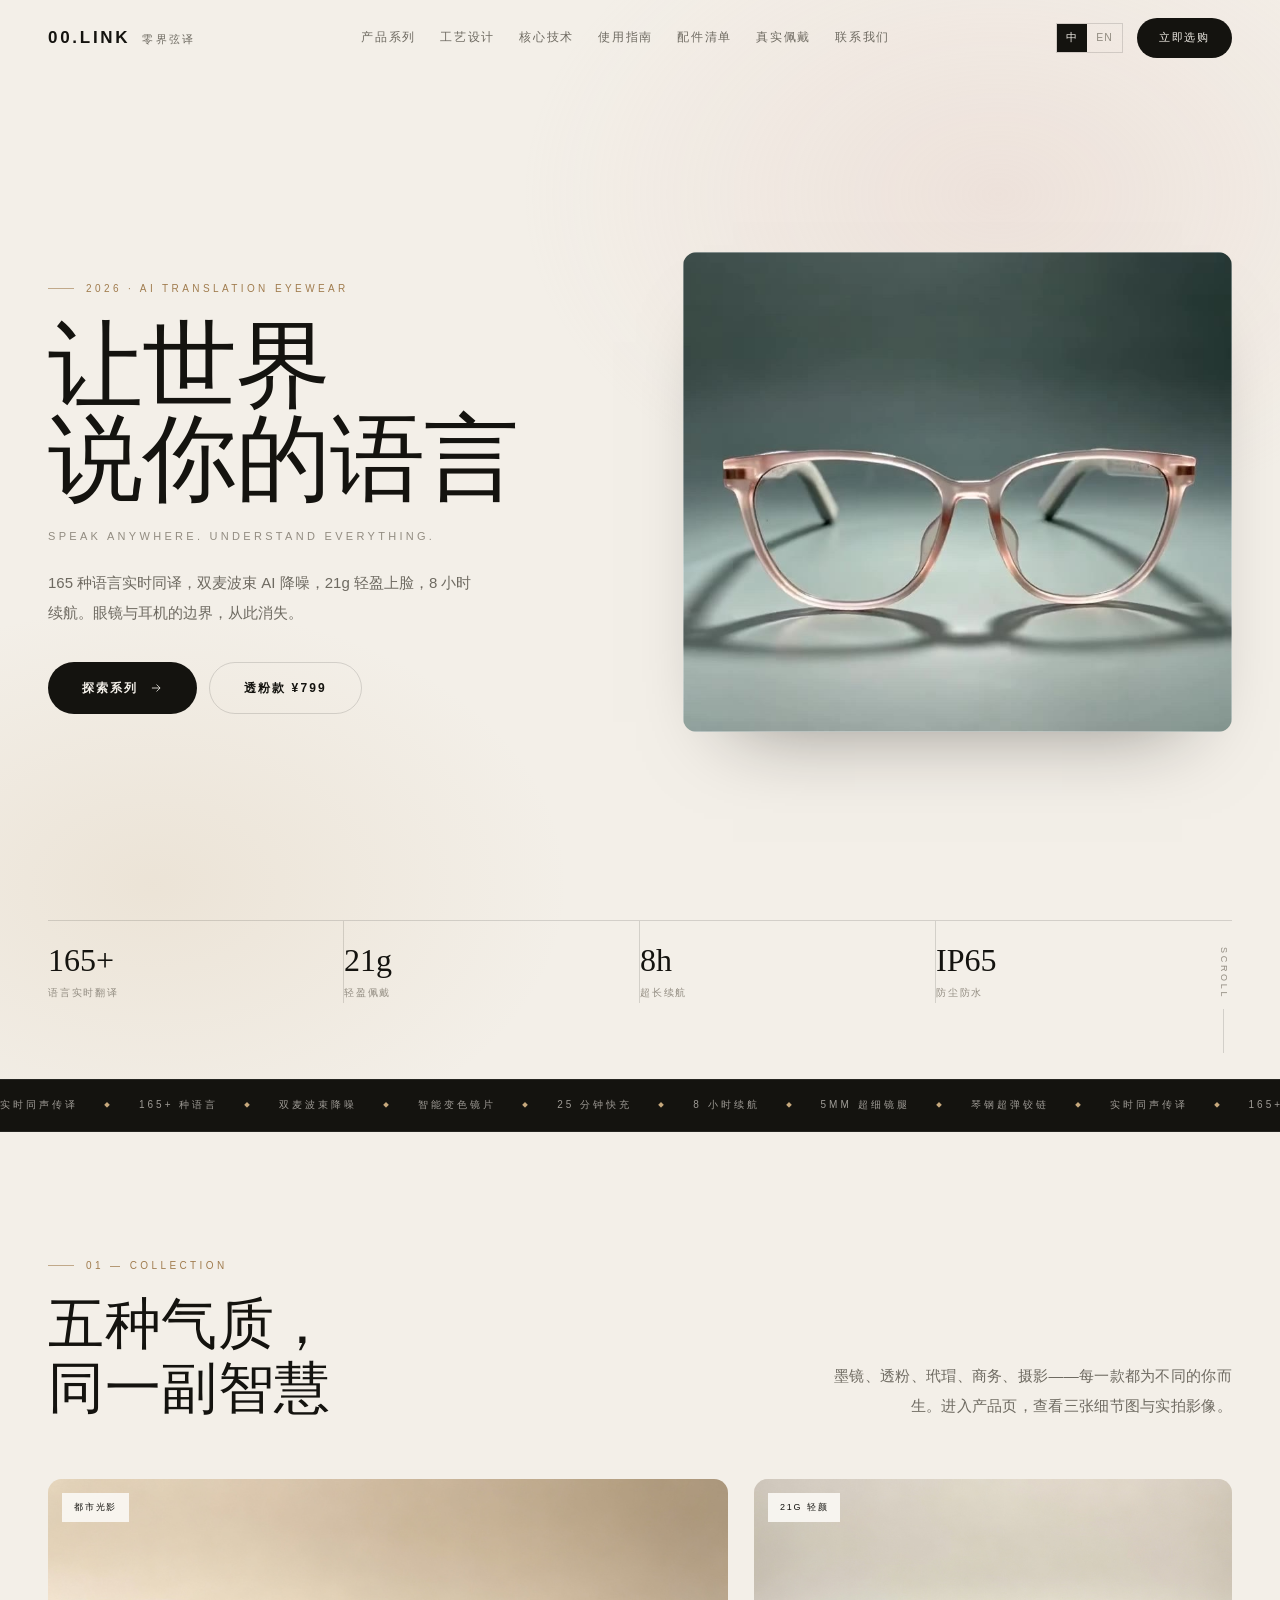
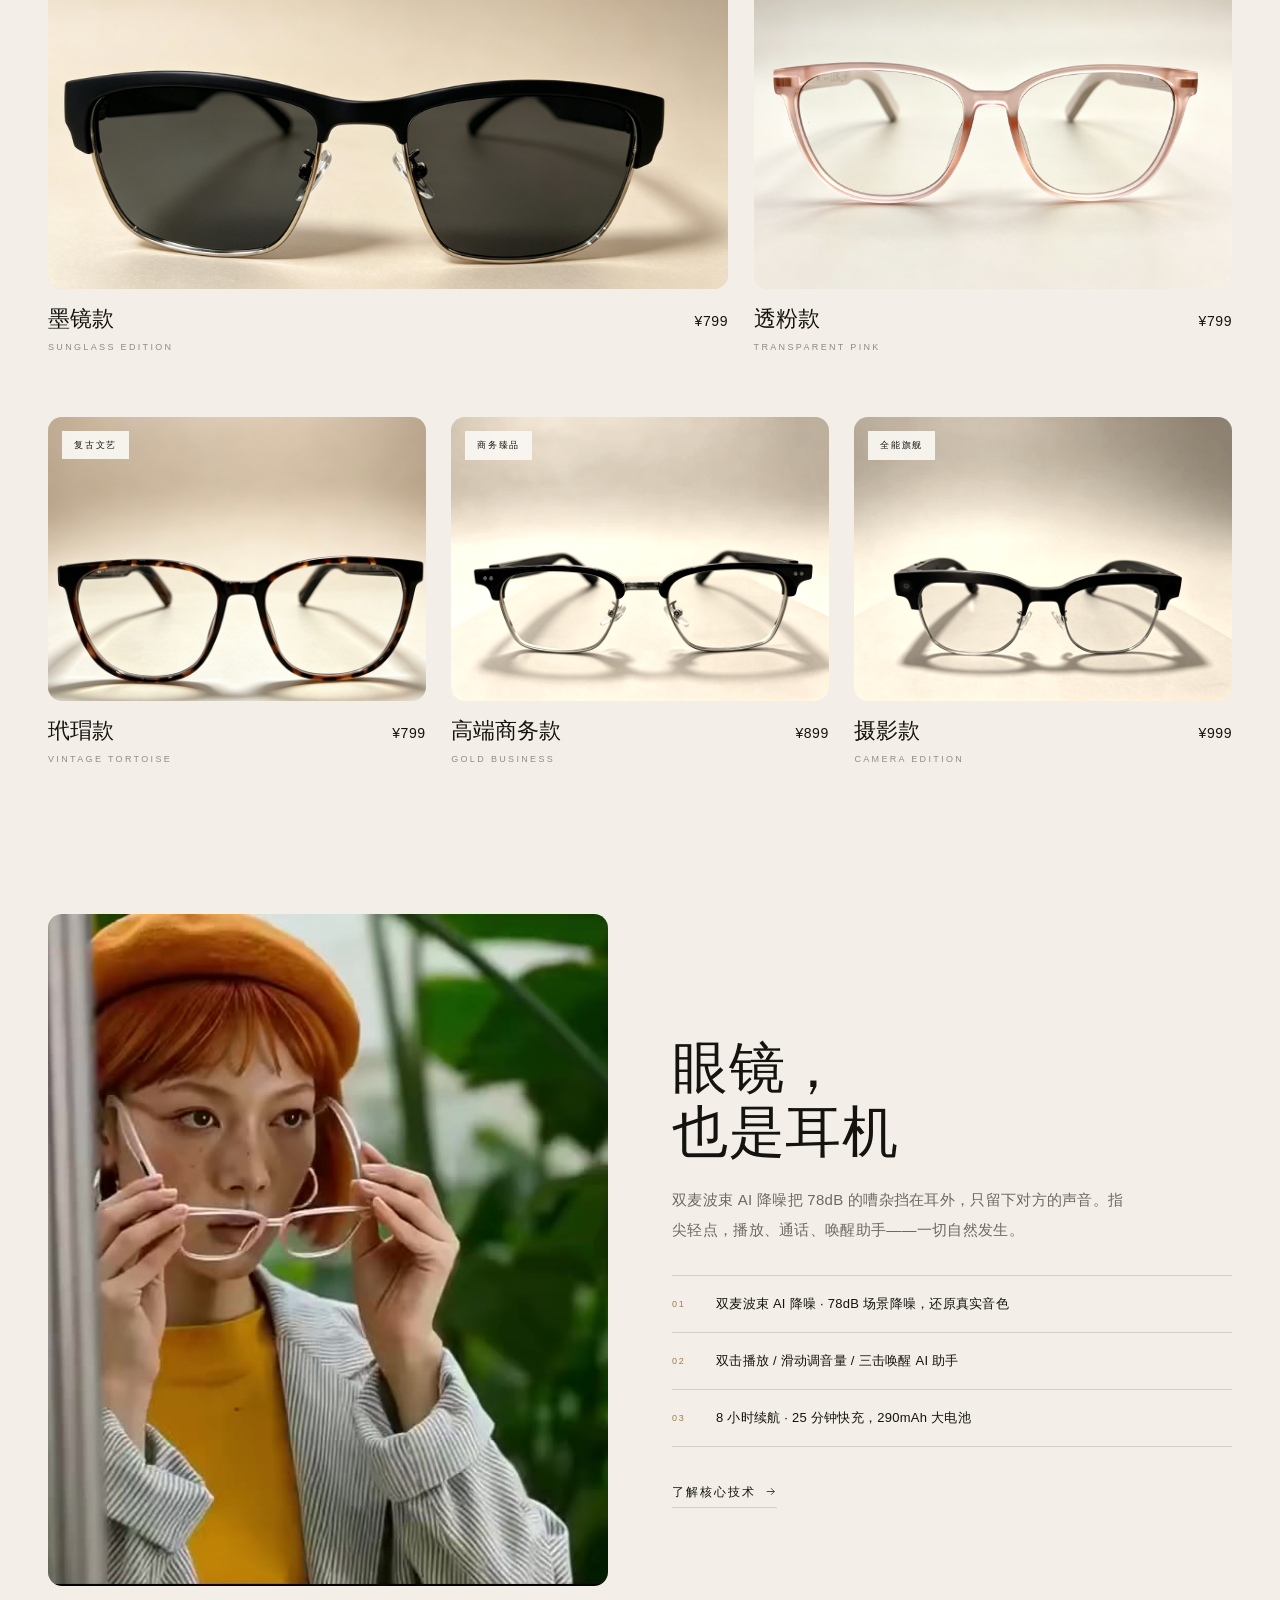
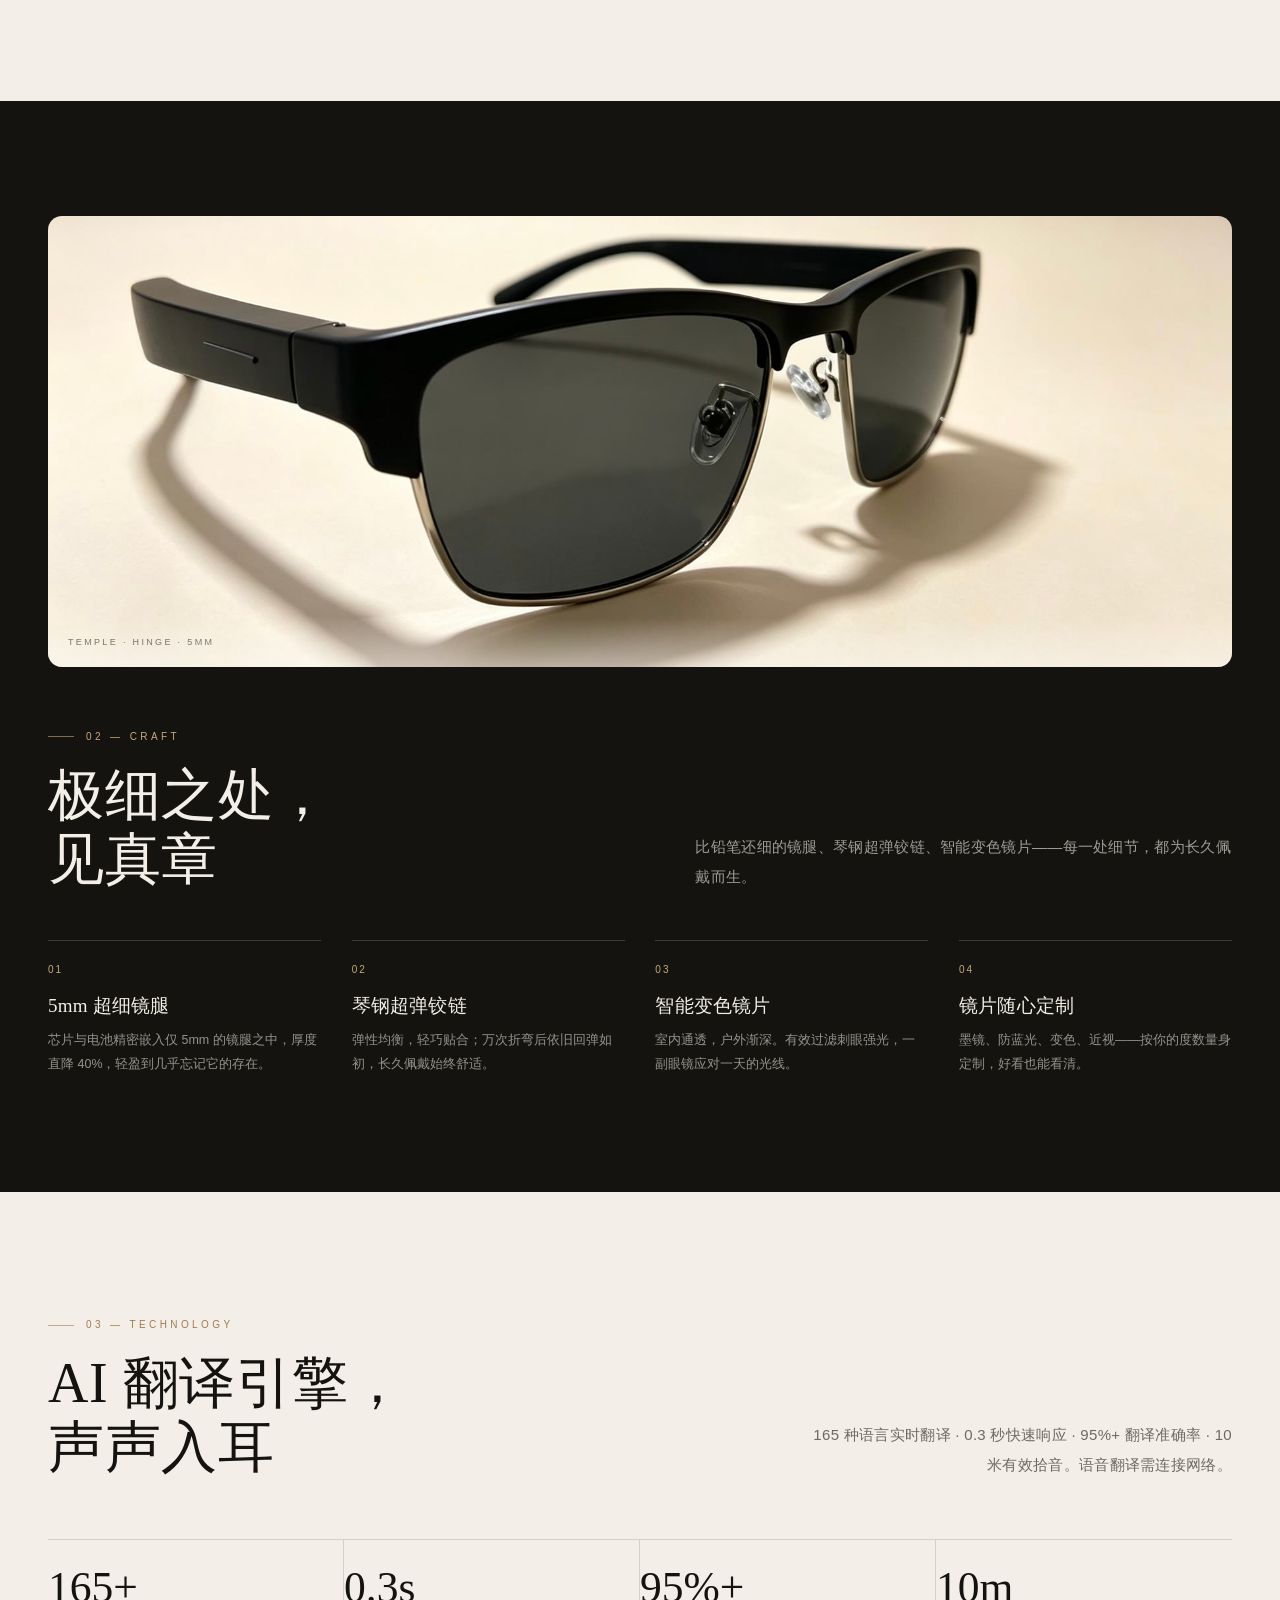
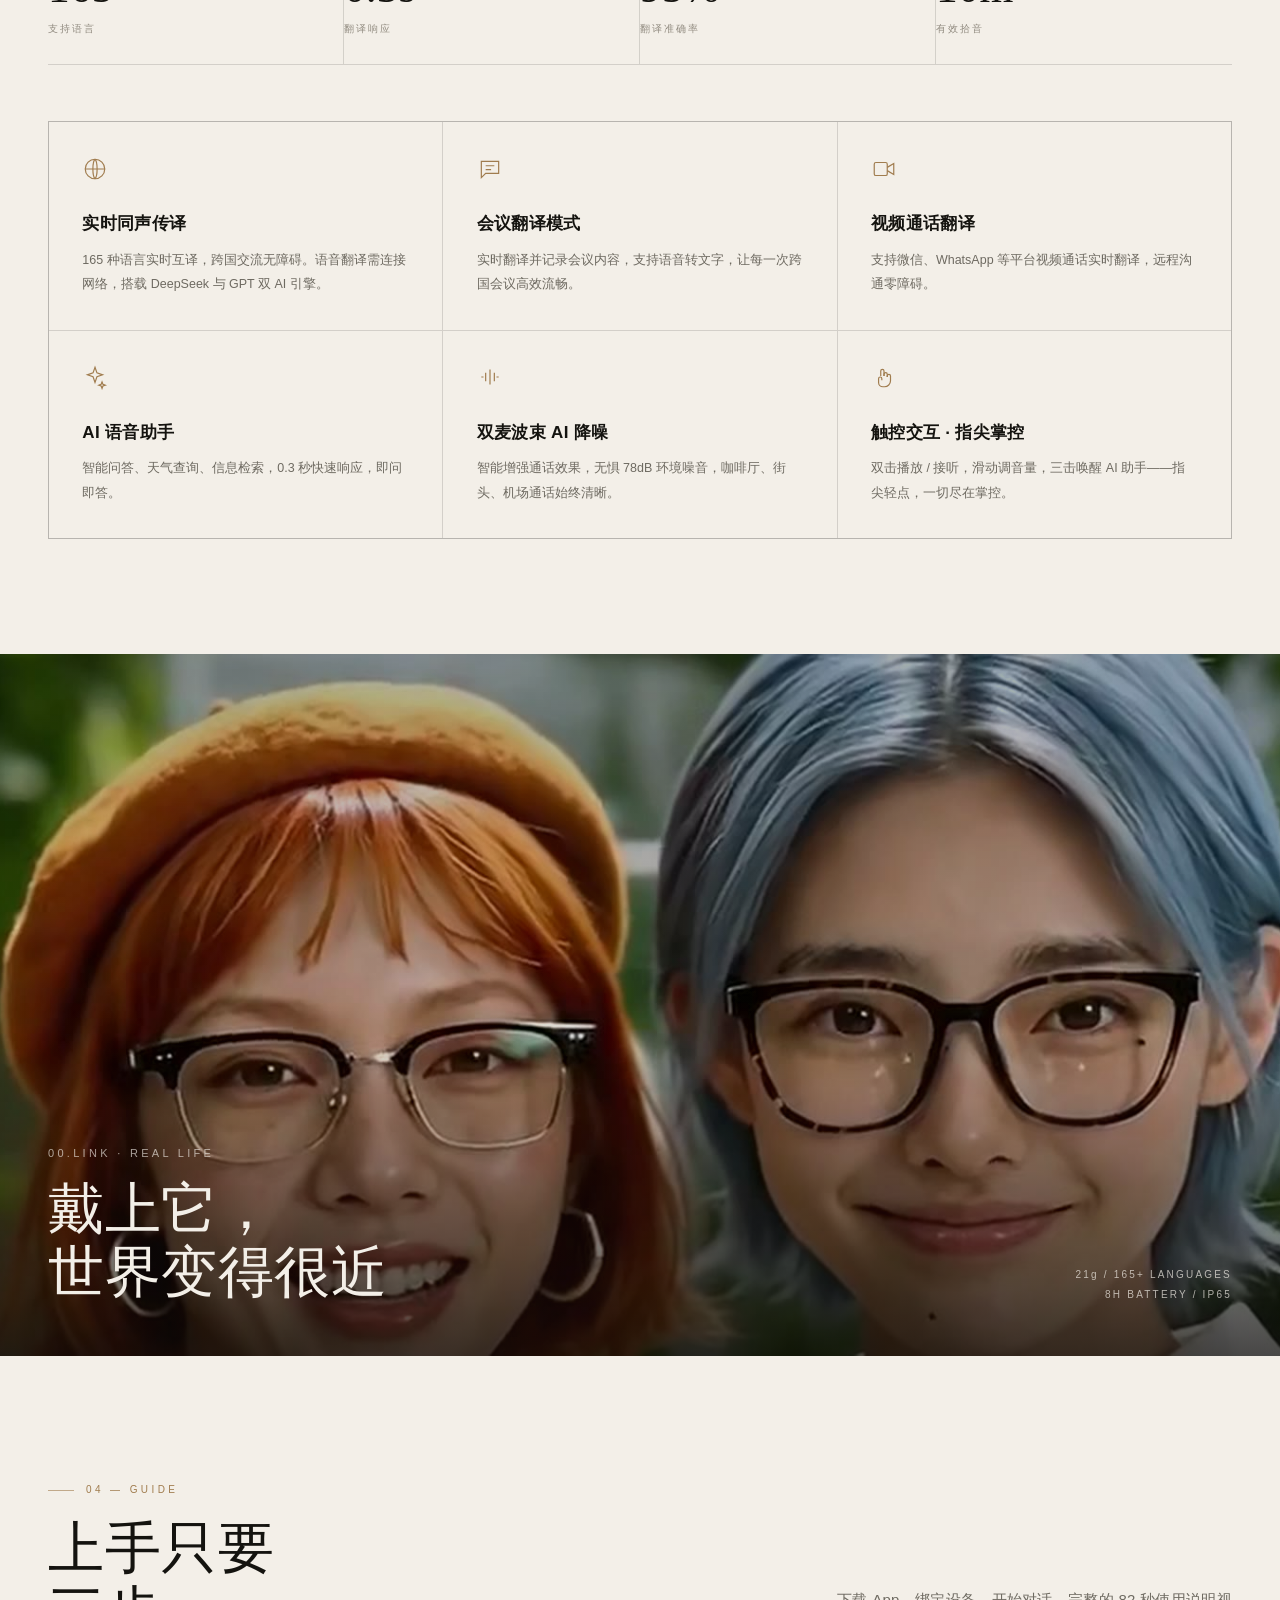
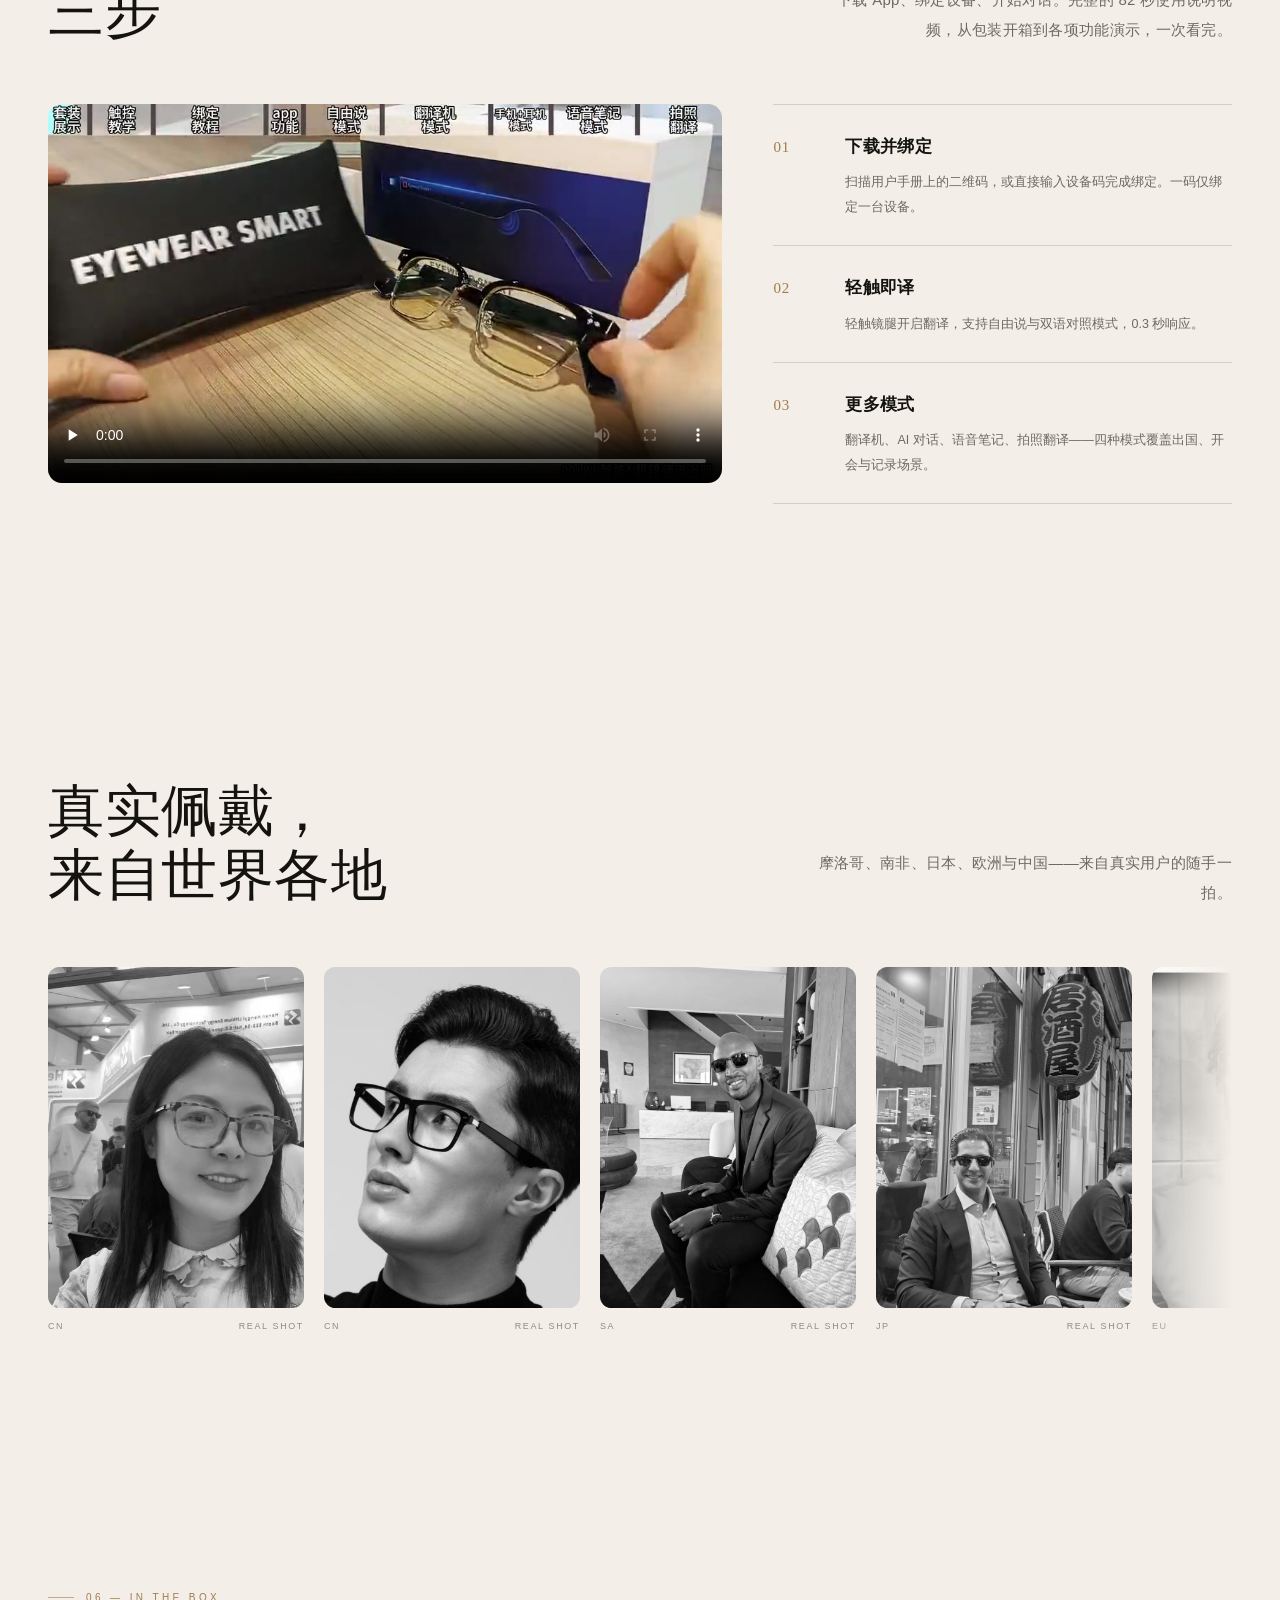
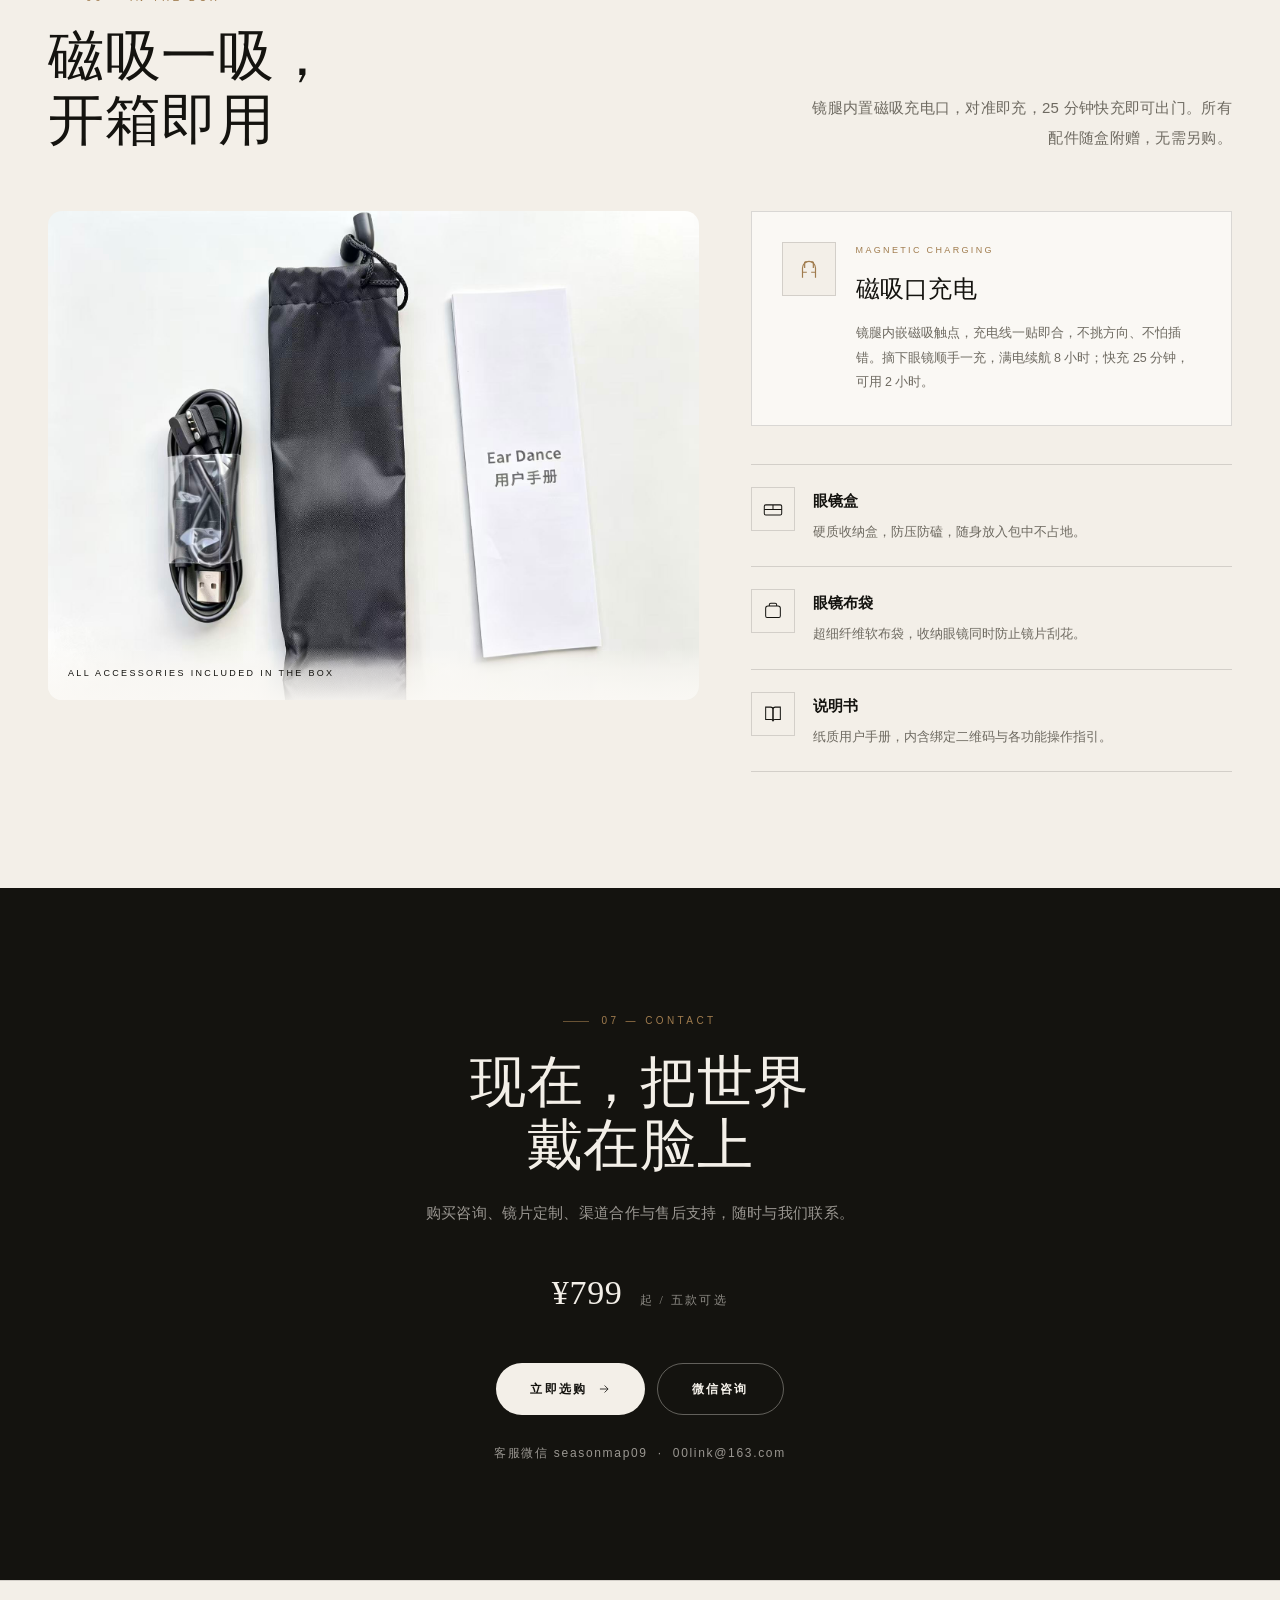
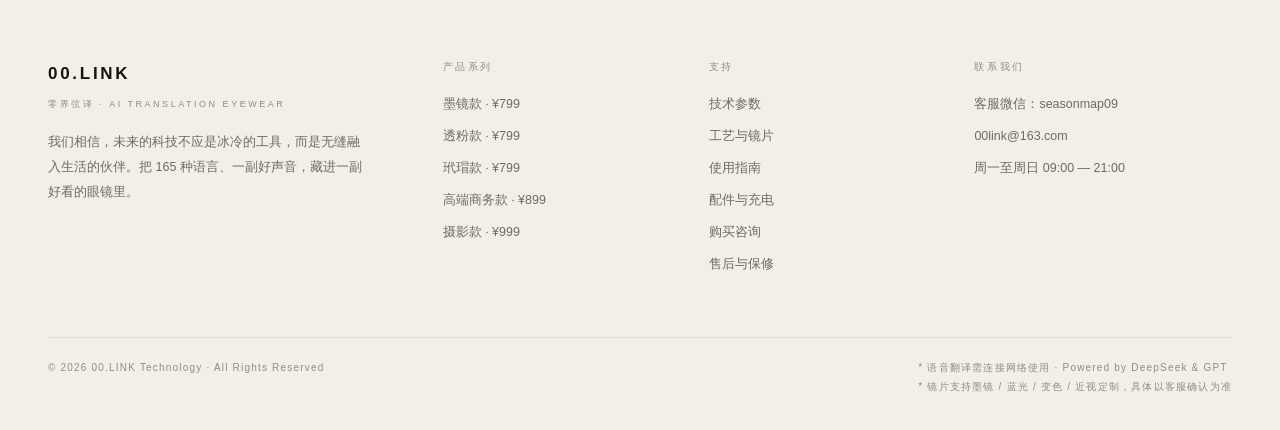
==== index.html @ 7ac08a4b "Initial commit: 00link site" ====
<!DOCTYPE html>
<html lang="zh-CN">
<head>
<meta charset="UTF-8">
<meta name="viewport" content="width=device-width, initial-scale=1.0">
<title>00.LINK 零界弦译 · AI 智能翻译眼镜 | 165 种语言，戴上就懂</title>
<meta name="description" content="00.LINK 零界弦译 AI 智能翻译眼镜：165 种语言实时同传、双麦波束 AI 降噪、21g 轻盈、8 小时续航。墨镜款 / 透粉款 / 玳瑁款 ¥799，高端商务款 ¥899，摄影款 ¥999。">
<meta name="theme-color" content="#F3EFE8">
<meta property="og:type" content="website">
<meta property="og:locale" content="zh_CN">
<meta property="og:locale:alternate" content="en_US">
<meta property="og:title" content="00.LINK 零界弦译 · AI 智能翻译眼镜 | 165 种语言，戴上就懂">
<meta property="og:description" content="00.LINK 零界弦译 AI 智能翻译眼镜：165 种语言实时同传、双麦波束 AI 降噪、21g 轻盈、8 小时续航。墨镜款 / 透粉款 / 玳瑁款 ¥799，高端商务款 ¥899，摄影款 ¥999。">
<meta property="og:image" content="assets/img/pink-1.jpg">
<link rel="alternate" hreflang="zh-CN" href="index.html">
<link rel="alternate" hreflang="en" href="en/index.html">
<link rel="icon" href="data:image/svg+xml,%3Csvg xmlns='http://www.w3.org/2000/svg' viewBox='0 0 64 64'%3E%3Crect width='64' height='64' fill='%2314130F'/%3E%3Ctext x='32' y='42' font-family='Helvetica,Arial' font-size='24' font-weight='700' fill='%23F3EFE8' text-anchor='middle'%3E00%3C/text%3E%3C/svg%3E">
<link rel="stylesheet" href="css/style.css">
<script>window.LINK_I18N={copied:"已复制",menu:"菜单"};</script>
</head>
<body>

<header class="nav">
  <div class="nav-inner">
    <a class="logo" href="index.html"><b>00.LINK</b><span>零界弦译</span></a>
    <nav class="nav-links">
      <a href="index.html#series">产品系列</a>
      <a href="index.html#craft">工艺设计</a>
      <a href="index.html#tech">核心技术</a>
      <a href="index.html#guide">使用指南</a>
      <a href="index.html#accessories">配件清单</a>
      <a href="index.html#wild">真实佩戴</a>
      <a href="index.html#contact">联系我们</a>
    </nav>
    <div class="nav-right">
      <div class="lang-switch"><a href="index.html" hreflang="zh-CN" class="lang-zh on" aria-label="中文">中</a><a href="en/index.html" hreflang="en" class="lang-en" aria-label="English">EN</a></div>
      <a class="nav-buy" href="index.html#series">立即选购</a>
      <button class="menu-btn" aria-label="菜单"><i></i><i></i><i></i></button>
    </div>
  </div>
</header>
<div class="mobile-menu">
  <a href="index.html#series">产品系列</a>
  <a href="index.html#craft">工艺设计</a>
  <a href="index.html#tech">核心技术</a>
  <a href="index.html#guide">使用指南</a>
  <a href="index.html#accessories">配件清单</a>
  <a href="index.html#wild">真实佩戴</a>
  <a href="index.html#contact">联系我们</a>
  <a class="btn btn-dark" href="index.html#series">立即选购</a>
  <div class="lang-switch"><a href="index.html" hreflang="zh-CN" class="lang-zh on" aria-label="中文">中</a><a href="en/index.html" hreflang="en" class="lang-en" aria-label="English">EN</a></div>
</div>

<main>
  <section class="hero">
    <div class="wrap">
      <div class="hero-grid">
        <div class="hero-copy">
          <span class="eyebrow reveal">2026 · AI TRANSLATION EYEWEAR</span>
          <h1 class="display reveal">让世界<br>说你的语言</h1>
          <div class="en-line reveal">Speak anywhere. Understand everything.</div>
          <p class="hero-desc reveal">165 种语言实时同译，双麦波束 AI 降噪，21g 轻盈上脸，8 小时续航。眼镜与耳机的边界，从此消失。</p>
          <div class="hero-actions reveal">
            <a class="btn btn-dark" href="#series">探索系列 <svg viewBox="0 0 24 24" fill="none" stroke="currentColor" stroke-width="1.4"><path d="M5 12h14M13 6l6 6-6 6"/></svg></a>
            <a class="btn btn-outline" href="product-pink.html">透粉款 ¥799</a>
          </div>
        </div>
        <div class="hero-visual reveal">
          <div class="hero-media">
            <video autoplay muted loop playsinline poster="assets/img/poster-pink.jpg" src="assets/video/pink.mp4"></video>
          </div>
        </div>
      </div>
      <div class="stats reveal">
        <div class="stat"><b>165+</b><span>语言实时翻译</span></div>
        <div class="stat"><b>21g</b><span>轻盈佩戴</span></div>
        <div class="stat"><b>8h</b><span>超长续航</span></div>
        <div class="stat"><b>IP65</b><span>防尘防水</span></div>
      </div>
    </div>
    <div class="hero-scroll">SCROLL</div>
  </section>

  <div class="marquee">
    <div class="marquee-track">
      <span>实时同声传译</span><span>165+ 种语言</span><span>双麦波束降噪</span><span>智能变色镜片</span>
      <span>25 分钟快充</span><span>8 小时续航</span><span>5mm 超细镜腿</span><span>琴钢超弹铰链</span>
    </div>
  </div>

  <section class="section" id="series">
    <div class="wrap">
      <div class="sec-head">
        <div>
          <span class="eyebrow reveal">01 — Collection</span>
          <h2 class="h2 reveal">五种气质，<br>同一副智慧</h2>
        </div>
        <p class="lead reveal">墨镜、透粉、玳瑁、商务、摄影——每一款都为不同的你而生。进入产品页，查看三张细节图与实拍影像。</p>
      </div>
      <div class="collection">
    <a class="card wide reveal" href="product-sunglass.html" data-video>
      <div class="card-media">
        <video muted loop playsinline preload="none" poster="assets/img/poster-sunglass.jpg" src="assets/video/sunglass.mp4"></video>
        <img src="assets/img/sunglass-1.jpg" alt="墨镜款 · 00.LINK AI 翻译眼镜" loading="lazy">
        <span class="card-badge">都市光影</span>
      </div>
      <div class="card-meta">
        <div>
          <div class="card-name">墨镜款</div>
          <span class="card-en">SUNGLASS EDITION</span>
          <span class="card-arrow">查看详情 <svg viewBox="0 0 24 24" fill="none" stroke="currentColor" stroke-width="1.4"><path d="M5 12h14M13 6l6 6-6 6"/></svg></span>
        </div>
        <div class="card-price">¥799</div>
      </div>
    </a>
    <a class="card half reveal" href="product-pink.html" data-video>
      <div class="card-media">
        <video muted loop playsinline preload="none" poster="assets/img/poster-pink.jpg" src="assets/video/pink.mp4"></video>
        <img src="assets/img/pink-1.jpg" alt="透粉款 · 00.LINK AI 翻译眼镜" loading="lazy">
        <span class="card-badge">21g 轻颜</span>
      </div>
      <div class="card-meta">
        <div>
          <div class="card-name">透粉款</div>
          <span class="card-en">TRANSPARENT PINK</span>
          <span class="card-arrow">查看详情 <svg viewBox="0 0 24 24" fill="none" stroke="currentColor" stroke-width="1.4"><path d="M5 12h14M13 6l6 6-6 6"/></svg></span>
        </div>
        <div class="card-price">¥799</div>
      </div>
    </a>
    <a class="card reveal" href="product-tortoise.html" data-video>
      <div class="card-media">
        <video muted loop playsinline preload="none" poster="assets/img/poster-tortoise.jpg" src="assets/video/tortoise.mp4"></video>
        <img src="assets/img/tortoise-1.jpg" alt="玳瑁款 · 00.LINK AI 翻译眼镜" loading="lazy">
        <span class="card-badge">复古文艺</span>
      </div>
      <div class="card-meta">
        <div>
          <div class="card-name">玳瑁款</div>
          <span class="card-en">VINTAGE TORTOISE</span>
          <span class="card-arrow">查看详情 <svg viewBox="0 0 24 24" fill="none" stroke="currentColor" stroke-width="1.4"><path d="M5 12h14M13 6l6 6-6 6"/></svg></span>
        </div>
        <div class="card-price">¥799</div>
      </div>
    </a>
    <a class="card reveal tone" href="product-business.html" data-video>
      <div class="card-media">
        <video muted loop playsinline preload="none" poster="assets/img/business-1.jpg" src="assets/video/business.mp4"></video>
        <img src="assets/img/business-1.jpg" alt="高端商务款 · 00.LINK AI 翻译眼镜" loading="lazy">
        <span class="card-badge">商务臻品</span>
      </div>
      <div class="card-meta">
        <div>
          <div class="card-name">高端商务款</div>
          <span class="card-en">GOLD BUSINESS</span>
          <span class="card-arrow">查看详情 <svg viewBox="0 0 24 24" fill="none" stroke="currentColor" stroke-width="1.4"><path d="M5 12h14M13 6l6 6-6 6"/></svg></span>
        </div>
        <div class="card-price">¥899</div>
      </div>
    </a>
    <a class="card reveal tone" href="product-camera.html" data-video>
      <div class="card-media">
        <video muted loop playsinline preload="none" poster="assets/img/camera-1.jpg" src="assets/video/camera.mp4"></video>
        <img src="assets/img/camera-1.jpg" alt="摄影款 · 00.LINK AI 翻译眼镜" loading="lazy">
        <span class="card-badge">全能旗舰</span>
      </div>
      <div class="card-meta">
        <div>
          <div class="card-name">摄影款</div>
          <span class="card-en">CAMERA EDITION</span>
          <span class="card-arrow">查看详情 <svg viewBox="0 0 24 24" fill="none" stroke="currentColor" stroke-width="1.4"><path d="M5 12h14M13 6l6 6-6 6"/></svg></span>
        </div>
        <div class="card-price">¥999</div>
      </div>
    </a></div>
    </div>
  </section>

  <section class="section" style="padding-top:0">
    <div class="wrap">
      <div class="split">
        <div class="split-media tall reveal">
          <video autoplay muted loop playsinline poster="assets/img/poster-split.jpg" src="assets/video/split.mp4"></video>
        </div>
        <div class="split-body">
          <span class="eyebrow reveal">Sound &amp; Silence</span>
          <h2 class="h2 reveal">眼镜，<br>也是耳机</h2>
          <p class="lead reveal">双麦波束 AI 降噪把 78dB 的嘈杂挡在耳外，只留下对方的声音。指尖轻点，播放、通话、唤醒助手——一切自然发生。</p>
          <ul class="bullets">
            <li class="reveal"><i>01</i><span>双麦波束 AI 降噪 · 78dB 场景降噪，还原真实音色</span></li>
            <li class="reveal"><i>02</i><span>双击播放 / 滑动调音量 / 三击唤醒 AI 助手</span></li>
            <li class="reveal"><i>03</i><span>8 小时续航 · 25 分钟快充，290mAh 大电池</span></li>
          </ul>
          <div class="reveal" style="margin-top:30px">
            <a class="link-u" href="#tech">了解核心技术 <svg viewBox="0 0 24 24" fill="none" stroke="currentColor" stroke-width="1.4"><path d="M5 12h14M13 6l6 6-6 6"/></svg></a>
          </div>
        </div>
      </div>
    </div>
  </section>

  <section class="section dark" id="craft">
    <div class="wrap">
      <figure class="craft-media reveal">
        <img src="assets/img/craft-wide-a.jpg" alt="5mm 超细镜腿 · 琴钢铰链细节" loading="lazy">
        <figcaption>Temple · Hinge · 5mm</figcaption>
      </figure>
      <div class="craft-head">
        <div>
          <span class="eyebrow reveal">02 — Craft</span>
          <h2 class="h2 reveal" style="margin-top:18px">极细之处，<br>见真章</h2>
        </div>
        <p class="lead reveal">比铅笔还细的镜腿、琴钢超弹铰链、智能变色镜片——每一处细节，都为长久佩戴而生。</p>
      </div>
      <div class="craft-list"><div class="craft-item reveal"><span class="idx">01</span><div><h3>5mm 超细镜腿</h3><p>芯片与电池精密嵌入仅 5mm 的镜腿之中，厚度直降 40%，轻盈到几乎忘记它的存在。</p></div></div><div class="craft-item reveal"><span class="idx">02</span><div><h3>琴钢超弹铰链</h3><p>弹性均衡，轻巧贴合；万次折弯后依旧回弹如初，长久佩戴始终舒适。</p></div></div><div class="craft-item reveal"><span class="idx">03</span><div><h3>智能变色镜片</h3><p>室内通透，户外渐深。有效过滤刺眼强光，一副眼镜应对一天的光线。</p></div></div><div class="craft-item reveal"><span class="idx">04</span><div><h3>镜片随心定制</h3><p>墨镜、防蓝光、变色、近视——按你的度数量身定制，好看也能看清。</p></div></div></div>
    </div>
  </section>

  <section class="section" id="tech">
    <div class="wrap">
      <div class="sec-head">
        <div>
          <span class="eyebrow reveal">03 — Technology</span>
          <h2 class="h2 reveal">AI 翻译引擎，<br>声声入耳</h2>
        </div>
        <p class="lead reveal">165 种语言实时翻译 · 0.3 秒快速响应 · 95%+ 翻译准确率 · 10 米有效拾音。语音翻译需连接网络。</p>
      </div>
      <div class="tech-nums reveal">
        <div class="q"><b>165+</b><span>支持语言</span></div>
        <div class="q"><b>0.3s</b><span>翻译响应</span></div>
        <div class="q"><b>95%+</b><span>翻译准确率</span></div>
        <div class="q"><b>10m</b><span>有效拾音</span></div>
      </div>
      <div class="tech-grid"><div class="tech-card reveal"><svg viewBox="0 0 24 24"><circle cx="12" cy="12" r="9"/><path d="M3 12h18M12 3c2.6 2.6 2.6 15.4 0 18M12 3c-2.6 2.6-2.6 15.4 0 18"/></svg><h3>实时同声传译</h3><p>165 种语言实时互译，跨国交流无障碍。语音翻译需连接网络，搭载 DeepSeek 与 GPT 双 AI 引擎。</p></div><div class="tech-card reveal"><svg viewBox="0 0 24 24"><path d="M4 5h16v11H8l-4 4V5z"/><path d="M8 9h8M8 12.5h5"/></svg><h3>会议翻译模式</h3><p>实时翻译并记录会议内容，支持语音转文字，让每一次跨国会议高效流畅。</p></div><div class="tech-card reveal"><svg viewBox="0 0 24 24"><rect x="3" y="6" width="12" height="12" rx="1.5"/><path d="M15 10.5l6-3.5v10l-6-3.5"/></svg><h3>视频通话翻译</h3><p>支持微信、WhatsApp 等平台视频通话实时翻译，远程沟通零障碍。</p></div><div class="tech-card reveal"><svg viewBox="0 0 24 24"><path d="M12 3l1.8 5.2L19 10l-5.2 1.8L12 17l-1.8-5.2L5 10l5.2-1.8L12 3z"/><path d="M18.5 16.5l.8 2.2 2.2.8-2.2.8-.8 2.2-.8-2.2-2.2-.8 2.2-.8.8-2.2z"/></svg><h3>AI 语音助手</h3><p>智能问答、天气查询、信息检索，0.3 秒快速响应，即问即答。</p></div><div class="tech-card reveal"><svg viewBox="0 0 24 24"><path d="M4 12h2M8 8v8M12 5v14M16 8v8M20 12h-2"/></svg><h3>双麦波束 AI 降噪</h3><p>智能增强通话效果，无惧 78dB 环境噪音，咖啡厅、街头、机场通话始终清晰。</p></div><div class="tech-card reveal"><svg viewBox="0 0 24 24"><path d="M9 11V6.5a1.5 1.5 0 013 0V11"/><path d="M12 11V9.5a1.5 1.5 0 013 0V12"/><path d="M15 12v-1a1.5 1.5 0 013 0v4.5A5.5 5.5 0 0112.5 21H11a4 4 0 01-4-4v-3.5a1.5 1.5 0 013 0V15"/></svg><h3>触控交互 · 指尖掌控</h3><p>双击播放 / 接听，滑动调音量，三击唤醒 AI 助手——指尖轻点，一切尽在掌控。</p></div></div>
    </div>
  </section>

  <section class="band">
    <video autoplay muted loop playsinline poster="assets/img/poster-brand.jpg" src="assets/video/brand.mp4"></video>
    <div class="band-cap">
      <div>
        <div class="en-line" style="margin-bottom:14px">00.LINK · Real Life</div>
        <h2 class="h2">戴上它，<br>世界变得很近</h2>
      </div>
      <div class="meta">21g / 165+ LANGUAGES<br>8H BATTERY / IP65</div>
    </div>
  </section>

  <section class="section" id="guide">
    <div class="wrap">
      <div class="sec-head">
        <div>
          <span class="eyebrow reveal">04 — Guide</span>
          <h2 class="h2 reveal">上手只要<br>三步</h2>
        </div>
        <p class="lead reveal">下载 App、绑定设备、开始对话。完整的 82 秒使用说明视频，从包装开箱到各项功能演示，一次看完。</p>
      </div>
      <div class="guide">
        <div class="guide-media reveal">
          <video controls preload="none" poster="assets/img/guide-poster.jpg" src="assets/video/guide.mp4"></video>
        </div>
        <ol class="guide-steps">
          <li class="reveal">
            <span class="n">01</span>
            <div>
              <h3>下载并绑定</h3>
              <p>扫描用户手册上的二维码，或直接输入设备码完成绑定。一码仅绑定一台设备。</p>
            </div>
          </li>
          <li class="reveal">
            <span class="n">02</span>
            <div>
              <h3>轻触即译</h3>
              <p>轻触镜腿开启翻译，支持自由说与双语对照模式，0.3 秒响应。</p>
            </div>
          </li>
          <li class="reveal">
            <span class="n">03</span>
            <div>
              <h3>更多模式</h3>
              <p>翻译机、AI 对话、语音笔记、拍照翻译——四种模式覆盖出国、开会与记录场景。</p>
            </div>
          </li>
        </ol>
      </div>
    </div>
  </section>

  <section class="section" id="wild">
    <div class="wrap">
      <div class="sec-head">
        <div>
          <span class="eyebrow reveal">05 — In the wild</span>
          <h2 class="h2 reveal">真实佩戴，<br>来自世界各地</h2>
        </div>
        <p class="lead reveal">摩洛哥、南非、日本、欧洲与中国——来自真实用户的随手一拍。</p>
      </div>
      <div class="wild-strip reveal"><figure class="wild-item"><div class="ph"><img src="assets/img/buyer7.jpg" alt="00.LINK 真实佩戴" loading="lazy"></div><figcaption><span>CN</span><span>REAL SHOT</span></figcaption></figure><figure class="wild-item"><div class="ph"><img src="assets/img/buyer8.jpg" alt="00.LINK 真实佩戴" loading="lazy"></div><figcaption><span>CN</span><span>REAL SHOT</span></figcaption></figure><figure class="wild-item"><div class="ph"><img src="assets/img/buyer3.jpg" alt="00.LINK 真实佩戴" loading="lazy"></div><figcaption><span>SA</span><span>REAL SHOT</span></figcaption></figure><figure class="wild-item"><div class="ph"><img src="assets/img/buyer5.jpg" alt="00.LINK 真实佩戴" loading="lazy"></div><figcaption><span>JP</span><span>REAL SHOT</span></figcaption></figure><figure class="wild-item"><div class="ph"><img src="assets/img/buyer2.jpg" alt="00.LINK 真实佩戴" loading="lazy"></div><figcaption><span>EU</span><span>REAL SHOT</span></figcaption></figure><figure class="wild-item"><div class="ph"><img src="assets/img/buyer4.jpg" alt="00.LINK 真实佩戴" loading="lazy"></div><figcaption><span>SA</span><span>REAL SHOT</span></figcaption></figure><figure class="wild-item"><div class="ph"><img src="assets/img/buyer6.jpg" alt="00.LINK 真实佩戴" loading="lazy"></div><figcaption><span>CN</span><span>REAL SHOT</span></figcaption></figure><figure class="wild-item"><div class="ph"><img src="assets/img/buyer1.jpg" alt="00.LINK 真实佩戴" loading="lazy"></div><figcaption><span>MA</span><span>REAL SHOT</span></figcaption></figure></div>
    </div>
  </section>

  <section class="section" id="accessories">
    <div class="wrap">
      <div class="sec-head">
        <div>
          <span class="eyebrow reveal">06 — In the box</span>
          <h2 class="h2 reveal">磁吸一吸，<br>开箱即用</h2>
        </div>
        <p class="lead reveal">镜腿内置磁吸充电口，对准即充，25 分钟快充即可出门。所有配件随盒附赠，无需另购。</p>
      </div>

      <div class="acc-grid">
        <figure class="acc-media reveal">
          <img src="assets/img/acc-hero2.jpg" alt="00.LINK 零界弦译随盒配件：磁吸充电线、收纳布袋与用户手册">
          <figcaption>All accessories included in the box</figcaption>
        </figure>

        <div class="acc-side">
          <div class="acc-charge reveal">
            <div class="acc-charge-icon"><svg viewBox="0 0 24 24"><path d="M6 20V11a6 6 0 0 1 12 0v9"/><path d="M6 15h4M14 15h4"/><path d="M8 11V5.5M16 11V5.5"/><path d="M8 5.5h2M14 5.5h2"/></svg></div>
            <div>
              <span class="acc-kicker">Magnetic Charging</span>
              <h3>磁吸口充电</h3>
              <p>镜腿内嵌磁吸触点，充电线一贴即合，不挑方向、不怕插错。摘下眼镜顺手一充，满电续航 8 小时；快充 25 分钟，可用 2 小时。</p>
            </div>
          </div>

          <ul class="acc-list">
            <li class="reveal">
              <span class="acc-ico"><svg viewBox="0 0 24 24"><rect x="2.5" y="7.5" width="19" height="11" rx="1.6"/><path d="M2.5 12.5h19M12 7.5v5"/></svg></span>
              <div>
                <h4>眼镜盒</h4>
                <p>硬质收纳盒，防压防磕，随身放入包中不占地。</p>
              </div>
            </li>
            <li class="reveal">
              <span class="acc-ico"><svg viewBox="0 0 24 24"><path d="M4 9c0-1.4 1.1-2.5 2.5-2.5h11C18.9 6.5 20 7.6 20 9v8.5a1.5 1.5 0 0 1-1.5 1.5h-13A1.5 1.5 0 0 1 4 17.5V9z"/><path d="M8 6.5V5.2c0-.9.7-1.7 1.6-1.7h4.8c.9 0 1.6.8 1.6 1.7v1.3"/></svg></span>
              <div>
                <h4>眼镜布袋</h4>
                <p>超细纤维软布袋，收纳眼镜同时防止镜片刮花。</p>
              </div>
            </li>
            <li class="reveal">
              <span class="acc-ico"><svg viewBox="0 0 24 24"><path d="M4 4.5h5.5c1.4 0 2.5 1.1 2.5 2.5v13c0-1.1-.9-2-2-2H4v-13z"/><path d="M20 4.5h-5.5c-1.4 0-2.5 1.1-2.5 2.5v13c0-1.1.9-2 2-2H20v-13z"/></svg></span>
              <div>
                <h4>说明书</h4>
                <p>纸质用户手册，内含绑定二维码与各功能操作指引。</p>
              </div>
            </li>
          </ul>
        </div>
      </div>
    </div>
  </section>

  <section class="cta" id="contact">
    <div class="wrap">
      <span class="eyebrow reveal" style="justify-content:center">07 — Contact</span>
      <h2 class="h2 reveal">现在，把世界<br>戴在脸上</h2>
      <p class="lead reveal">购买咨询、镜片定制、渠道合作与售后支持，随时与我们联系。</p>
      <div class="cta-price reveal">¥799 <small>起 / 五款可选</small></div>
      <div class="cta-actions reveal">
        <a class="btn btn-light" href="#series">立即选购 <svg viewBox="0 0 24 24" fill="none" stroke="currentColor" stroke-width="1.4"><path d="M5 12h14M13 6l6 6-6 6"/></svg></a>
        <button class="btn btn-ghost-light" onclick="openBuy('透粉款', 799, 'assets/img/pink-1.jpg')">微信咨询</button>
      </div>
      <p class="lead reveal" style="margin-top:26px;font-size:12px;letter-spacing:.14em">客服微信 seasonmap09 &nbsp;·&nbsp; 00link@163.com</p>
    </div>
  </section>
</main>

<footer class="footer">
  <div class="wrap">
    <div class="foot-grid">
      <div class="foot-brand">
        <b>00.LINK</b><span>零界弦译 · AI TRANSLATION EYEWEAR</span>
        <p>我们相信，未来的科技不应是冰冷的工具，而是无缝融入生活的伙伴。把 165 种语言、一副好声音，藏进一副好看的眼镜里。</p>
      </div>
      <div class="foot-col">
        <h4>产品系列</h4>
        <a href="product-sunglass.html">墨镜款 · ¥799</a><a href="product-pink.html">透粉款 · ¥799</a><a href="product-tortoise.html">玳瑁款 · ¥799</a><a href="product-business.html">高端商务款 · ¥899</a><a href="product-camera.html">摄影款 · ¥999</a>
      </div>
      <div class="foot-col">
        <h4>支持</h4>
        <a href="index.html#tech">技术参数</a>
        <a href="index.html#craft">工艺与镜片</a>
        <a href="index.html#guide">使用指南</a>
        <a href="index.html#accessories">配件与充电</a>
        <a href="index.html#contact">购买咨询</a>
        <a href="index.html#contact">售后与保修</a>
      </div>
      <div class="foot-col">
        <h4>联系我们</h4>
        <p>客服微信：seasonmap09</p>
        <a href="mailto:00link@163.com">00link@163.com</a>
        <p>周一至周日 09:00 — 21:00</p>
      </div>
    </div>
    <div class="foot-bottom">
      <span>© <span data-year>2026</span> 00.LINK Technology · All Rights Reserved</span>
      <span>* 语音翻译需连接网络使用 · Powered by DeepSeek &amp; GPT<br>* 镜片支持墨镜 / 蓝光 / 变色 / 近视定制，具体以客服确认为准</span>
    </div>
  </div>
</footer>

<div class="modal" id="buyModal">
  <div class="modal-card">
    <button class="modal-close" onclick="closeBuy()" aria-label="关闭">×</button>
    <h3>购买咨询</h3>
    <div class="en-line">CONCIERGE · 1 ON 1</div>
    <div class="modal-prod">
      <img data-buy-img src="assets/img/pink-1.jpg" alt="">
      <div><b data-buy-name>透粉款</b><span data-buy-price>¥799</span></div>
    </div>
    <div class="modal-contact">
      <div class="row"><span>01 &nbsp; 添加客服微信</span><button onclick="copyText('seasonmap09')">复制微信号</button></div>
      <div class="row"><span>02 &nbsp; 确认款式与镜片</span><span style="color:var(--muted-2)">seasonmap09</span></div>
      <div class="row"><span>03 &nbsp; 微信支付下单</span><span style="color:var(--muted-2)">支持微信支付</span></div>
      <div class="row"><span>04 &nbsp; 顺丰包邮发货</span><span style="color:var(--muted-2)">48 小时内</span></div>
    </div>
    <div style="display:flex;gap:10px;margin-top:18px;">
      <button class="btn btn-dark" style="flex:1;height:48px" onclick="copyText('seasonmap09')">复制客服微信</button>
      <a class="btn btn-outline" style="flex:1;height:48px" href="mailto:00link@163.com">邮件咨询</a>
    </div>
    <p class="note">支持微信支付 · 顺丰包邮 · 7 天无理由退换 · 一年质保</p>
  </div>
</div>
<div class="toast" id="toast"></div>
<script src="js/site.js"></script>
</body>
</html>
---- css/style.css ----
/* ============================================================
   00.LINK 零界弦译 — Premium Editorial Stylesheet
   ============================================================ */

:root{
  --paper:#F3EFE8;
  --paper-2:#FAF8F4;
  --paper-3:#EAE4D9;
  --ink:#14130F;
  --ink-2:#1C1B17;
  --muted:#6E6A61;
  --muted-2:#928C81;
  --line:rgba(20,19,15,.14);
  --line-soft:rgba(20,19,15,.08);
  --gold:#A07C4E;
  --gold-2:#C6A87C;
  --pink:#DFC0B9;
  --serif:"Songti SC","Noto Serif SC","Source Han Serif SC","Source Han Serif CN",Georgia,"Times New Roman",serif;
  --sans:"PingFang SC","Hiragino Sans GB","Noto Sans SC",-apple-system,BlinkMacSystemFont,"Helvetica Neue",Arial,sans-serif;
  --ease:cubic-bezier(.22,.61,.36,1);
  --nav-h:76px;
  --r-lg:clamp(12px,1.1vw,20px);
  --r-md:clamp(10px,.9vw,16px);
  --r-sm:clamp(8px,.7vw,12px);
}

*{margin:0;padding:0;box-sizing:border-box;}
html{scroll-behavior:smooth;-webkit-text-size-adjust:100%;}
body{
  background:var(--paper);color:var(--ink);
  font-family:var(--sans);font-size:15px;line-height:1.85;
  -webkit-font-smoothing:antialiased;-moz-osx-font-smoothing:grayscale;
  overflow-x:hidden;
}
img{display:block;max-width:100%;}
a{color:inherit;text-decoration:none;}
button{font-family:inherit;cursor:pointer;border:none;background:none;color:inherit;}
::selection{background:var(--ink);color:var(--paper);}

.wrap{max-width:1320px;margin:0 auto;padding:0 clamp(20px,4vw,48px);}
.section{padding:clamp(76px,9vw,140px) 0;}

/* ---------- type ---------- */
.eyebrow{
  display:inline-flex;align-items:center;gap:12px;
  font-size:10px;font-weight:500;letter-spacing:.34em;text-transform:uppercase;
  color:var(--gold);line-height:1;
}
.eyebrow::before{content:"";width:26px;height:1px;background:var(--gold);opacity:.6;}
.eyebrow.plain::before{display:none;}
h1,h2,h3{font-family:var(--serif);font-weight:500;letter-spacing:.01em;}
.display{font-size:clamp(46px,7.4vw,104px);line-height:.98;letter-spacing:-.01em;}
.h2{font-size:clamp(30px,4.4vw,56px);line-height:1.14;}
.h3{font-size:clamp(22px,2.4vw,30px);line-height:1.25;}
.lead{font-size:15px;color:var(--muted);line-height:2;letter-spacing:.02em;}
.en-line{font-size:11px;letter-spacing:.3em;text-transform:uppercase;color:var(--muted-2);}
.num{font-variant-numeric:tabular-nums;}

/* ---------- English typography ---------- */
/* 中文用宋体，英文改用衬线拉丁字体，并收紧字距以适配西文排版 */
html[lang="en"]{
  --serif:"Iowan Old Style","Palatino Linotype",Palatino,Georgia,"Times New Roman",serif;
}
html[lang="en"] .display{letter-spacing:-.022em;line-height:.96;}
html[lang="en"] .h2{letter-spacing:-.012em;line-height:1.08;}
html[lang="en"] .lead{letter-spacing:.004em;line-height:1.8;}
html[lang="en"] .eyebrow{letter-spacing:.26em;}
html[lang="en"] .en-line{letter-spacing:.24em;}
html[lang="en"] .nav-links a{letter-spacing:.09em;}
html[lang="en"] .logo span{letter-spacing:.16em;}
html[lang="en"] .hero-desc{letter-spacing:.004em;}

/* ---------- buttons ---------- */
.btn{
  display:inline-flex;align-items:center;justify-content:center;gap:10px;
  height:52px;padding:0 34px;border-radius:999px;
  font-size:12px;font-weight:600;letter-spacing:.18em;
  transition:background .4s var(--ease),color .4s var(--ease),border-color .4s var(--ease),transform .4s var(--ease);
  white-space:nowrap;
}
.btn svg{width:14px;height:14px;transition:transform .4s var(--ease);}
.btn:hover svg{transform:translateX(4px);}
.btn-dark{background:var(--ink);color:var(--paper);}
.btn-dark:hover{background:#000;transform:translateY(-2px);}
.btn-outline{border:1px solid var(--line);color:var(--ink);}
.btn-outline:hover{border-color:var(--ink);background:rgba(20,19,15,.04);}
.btn-light{background:var(--paper);color:var(--ink);}
.btn-light:hover{background:#fff;transform:translateY(-2px);}
.btn-ghost-light{border:1px solid rgba(243,239,232,.35);color:var(--paper);}
.btn-ghost-light:hover{border-color:var(--paper);background:rgba(243,239,232,.08);}
.link-u{
  display:inline-flex;align-items:center;gap:8px;font-size:12px;letter-spacing:.16em;
  border-bottom:1px solid var(--line);padding-bottom:4px;transition:border-color .3s,gap .3s;
  white-space:nowrap;
}
.link-u svg{width:13px;height:13px;flex:0 0 13px;}
.link-u:hover{border-color:var(--ink);gap:12px;}

/* ---------- nav ---------- */
.nav{
  position:fixed;top:0;left:0;right:0;z-index:120;height:var(--nav-h);
  display:flex;align-items:center;
  background:transparent;border-bottom:1px solid transparent;
  transition:background .5s var(--ease),border-color .5s var(--ease),backdrop-filter .5s;
}
.nav.solid{
  background:rgba(243,239,232,.88);
  -webkit-backdrop-filter:blur(16px);backdrop-filter:blur(16px);
  border-bottom-color:var(--line-soft);
}
.nav-inner{
  width:100%;max-width:1320px;margin:0 auto;padding:0 clamp(20px,4vw,48px);
  display:flex;align-items:center;justify-content:space-between;gap:24px;
}
.logo{display:flex;align-items:baseline;gap:12px;line-height:1;}
.logo b{font-family:var(--sans);font-size:17px;font-weight:700;letter-spacing:.16em;}
.logo span{font-size:11px;letter-spacing:.2em;color:var(--muted);}
.nav-links{display:flex;align-items:center;gap:clamp(14px,1.9vw,30px);}
.nav-links a{
  font-size:12px;letter-spacing:.14em;color:var(--muted);position:relative;padding:6px 0;
  transition:color .3s;
}
.nav-links a::after{
  content:"";position:absolute;left:0;bottom:0;width:0;height:1px;background:var(--ink);
  transition:width .4s var(--ease);
}
.nav-links a:hover{color:var(--ink);}
.nav-links a:hover::after{width:100%;}
.nav-right{display:flex;align-items:center;gap:14px;}
.lang-switch{display:flex;align-items:stretch;border:1px solid var(--line);}
.lang-switch a{
  display:flex;align-items:center;justify-content:center;
  min-width:30px;height:28px;padding:0 9px;
  font-family:var(--sans);font-size:10.5px;font-weight:500;letter-spacing:.1em;
  color:var(--muted-2);transition:background .3s var(--ease),color .3s var(--ease);
}
.lang-switch a.on{background:var(--ink);color:var(--paper);}
.lang-switch a:not(.on):hover{color:var(--ink);background:var(--paper-3);}
.mobile-menu .lang-switch{margin-top:24px;align-self:flex-start;}
.mobile-menu .lang-switch a{font-family:var(--sans);font-size:11px;padding:0 12px;height:32px;border:none;}
.nav-buy{
  height:40px;padding:0 22px;border-radius:999px;background:var(--ink);color:var(--paper);
  font-size:11px;letter-spacing:.16em;display:inline-flex;align-items:center;
  transition:background .3s,transform .3s;
}
.nav-buy:hover{background:#000;transform:translateY(-1px);}
.menu-btn{display:none;width:40px;height:40px;align-items:center;justify-content:center;flex-direction:column;gap:5px;}
.menu-btn i{display:block;width:20px;height:1px;background:var(--ink);transition:transform .3s,opacity .3s;}
.menu-btn.open i:nth-child(1){transform:translateY(6px) rotate(45deg);}
.menu-btn.open i:nth-child(2){opacity:0;}
.menu-btn.open i:nth-child(3){transform:translateY(-6px) rotate(-45deg);}
.mobile-menu{
  position:fixed;inset:var(--nav-h) 0 auto 0;z-index:110;background:var(--paper);
  border-bottom:1px solid var(--line);
  padding:20px clamp(20px,4vw,48px) 34px;
  display:none;flex-direction:column;gap:4px;
}
.mobile-menu.show{display:flex;}
.mobile-menu a{
  font-family:var(--serif);font-size:26px;padding:12px 0;border-bottom:1px solid var(--line-soft);
}
.mobile-menu .btn{margin-top:22px;width:100%;}

/* ---------- hero ---------- */
.hero{
  position:relative;padding-top:calc(var(--nav-h) + clamp(28px,5vw,64px));
  padding-bottom:clamp(40px,6vw,80px);
  background:
    radial-gradient(ellipse 60% 50% at 78% 18%,rgba(223,192,185,.28),transparent 62%),
    radial-gradient(ellipse 50% 40% at 12% 82%,rgba(198,168,124,.16),transparent 65%);
}
.hero-grid{
  display:grid;grid-template-columns:1.02fr .98fr;
  gap:clamp(28px,5vw,72px);align-items:center;min-height:calc(100vh - var(--nav-h) - 120px);
}
.hero-copy h1{margin:22px 0 0;}
.hero-copy .en-line{margin-top:20px;}
.hero-desc{max-width:430px;margin-top:22px;font-size:15px;line-height:2;color:var(--muted);}
.hero-actions{display:flex;flex-wrap:wrap;gap:12px;margin-top:34px;}
.hero-visual{position:relative;}
.hero-media{
  position:relative;aspect-ratio:4/3.5;overflow:hidden;background:var(--paper-3);
  box-shadow:0 40px 80px -50px rgba(20,19,15,.5);
}
.hero-media video,.hero-media img{width:100%;height:100%;object-fit:cover;}
.hero-media::after{
  content:"";position:absolute;inset:0;box-shadow:inset 0 0 0 1px rgba(255,255,255,.35);
  pointer-events:none;
}
.hero-frame{
  position:absolute;inset:-14px;border:1px solid var(--line);pointer-events:none;z-index:-1;
}
.hero-scroll{
  position:absolute;right:clamp(20px,4vw,48px);bottom:26px;display:flex;align-items:center;gap:10px;
  font-size:9px;letter-spacing:.3em;color:var(--muted-2);writing-mode:vertical-rl;
}
.hero-scroll::after{content:"";width:1px;height:44px;background:var(--line);animation:drop 2.4s infinite var(--ease);}
@keyframes drop{0%{transform:scaleY(.2);transform-origin:top;}50%{transform:scaleY(1);transform-origin:top;}100%{transform:scaleY(.2);transform-origin:top;}}

.stats{
  display:grid;grid-template-columns:repeat(4,1fr);
  border-top:1px solid var(--line);margin-top:clamp(44px,6vw,76px);
}
.stats .stat{padding:22px 0 0;border-right:1px solid var(--line);padding-right:16px;}
.stats .stat:last-child{border-right:none;}
.stats .stat b{display:block;font-family:var(--serif);font-size:clamp(24px,2.6vw,32px);font-weight:500;line-height:1.1;}
.stats .stat span{display:block;font-size:10px;letter-spacing:.18em;color:var(--muted-2);margin-top:6px;}

/* ---------- marquee ---------- */
.marquee{
  background:var(--ink);color:var(--paper-3);overflow:hidden;
  border-top:1px solid rgba(255,255,255,.08);border-bottom:1px solid rgba(255,255,255,.08);
}
.marquee-track{display:flex;width:max-content;animation:slide 46s linear infinite;}
.marquee:hover .marquee-track{animation-play-state:paused;}
.marquee-track span{
  display:inline-flex;align-items:center;gap:26px;padding:16px 26px 16px 0;
  font-size:10px;letter-spacing:.3em;text-transform:uppercase;white-space:nowrap;color:rgba(243,239,232,.62);
}
.marquee-track span::after{content:"◆";font-size:6px;color:var(--gold-2);}
@keyframes slide{from{transform:translateX(0);}to{transform:translateX(-50%);}}

/* ---------- section head ---------- */
.sec-head{display:grid;grid-template-columns:1fr auto;align-items:end;gap:32px;margin-bottom:clamp(36px,4.6vw,64px);}
.sec-head .h2{margin-top:18px;}
.sec-head .lead{max-width:420px;justify-self:end;text-align:right;}
.sec-index{font-size:10px;letter-spacing:.34em;color:var(--gold);}

/* ---------- collection ---------- */
.collection{display:grid;grid-template-columns:repeat(12,1fr);gap:clamp(16px,2.4vw,34px) clamp(16px,2vw,28px);}
.card{
  position:relative;display:block;grid-column:span 4;
}
.card.wide{grid-column:span 7;}
.card.half{grid-column:span 5;}
.card-media{
  position:relative;overflow:hidden;background:var(--paper-3);aspect-ratio:4/3;
}
.card.wide .card-media,.card.half .card-media{aspect-ratio:auto;height:clamp(300px,32vw,460px);}
.card-media img,.card-media video{
  position:absolute;inset:0;width:100%;height:100%;object-fit:cover;
  transition:transform 1.1s var(--ease),opacity .6s var(--ease);
}
.card-media video{opacity:0;}
.card:hover .card-media img{transform:scale(1.045);}
.card.playing .card-media video{opacity:1;}
.card.playing .card-media img{opacity:0;}
.card-badge{
  position:absolute;left:14px;top:14px;z-index:2;
  background:rgba(250,248,244,.92);-webkit-backdrop-filter:blur(6px);backdrop-filter:blur(6px);
  padding:6px 12px;font-size:9px;letter-spacing:.2em;color:var(--ink);text-transform:uppercase;
}
.card-meta{display:flex;align-items:flex-start;justify-content:space-between;gap:14px;padding-top:16px;}
.card-meta>div:first-child{min-width:0;}
.card-name{font-family:var(--serif);font-size:clamp(19px,1.7vw,23px);font-weight:500;line-height:1.3;}
.card-en{display:block;font-size:9px;letter-spacing:.26em;color:var(--muted-2);margin-top:6px;text-transform:uppercase;}
.card-price{font-size:14px;letter-spacing:.04em;white-space:nowrap;padding-top:4px;font-variant-numeric:tabular-nums;}
.card-arrow{
  display:inline-flex;align-items:center;gap:6px;margin-top:10px;
  font-size:10px;letter-spacing:.2em;color:var(--muted-2);
  opacity:0;transform:translateY(4px);transition:opacity .4s,transform .4s,color .4s;
}
.card:hover .card-arrow{opacity:1;transform:none;color:var(--gold);}
.card-arrow svg{width:12px;height:12px;}
.tone img,.tone video{filter:saturate(.42) sepia(.16) contrast(1.02) brightness(1.03);}

/* ---------- split feature ---------- */
.split{display:grid;grid-template-columns:1fr 1fr;gap:clamp(28px,5vw,80px);align-items:center;}
.split-media{position:relative;overflow:hidden;aspect-ratio:4/3.2;background:var(--paper-3);}
.split-media img,.split-media video{width:100%;height:100%;object-fit:cover;}
.split-media.tall{aspect-ratio:3/3.6;}
.split-body .h2{margin:18px 0 20px;}
.split-body .lead{max-width:460px;}
.bullets{list-style:none;margin-top:30px;border-top:1px solid var(--line);}
.bullets li{
  display:flex;gap:18px;padding:16px 0;border-bottom:1px solid var(--line);
  font-size:13px;color:var(--ink);letter-spacing:.02em;
}
.bullets li i{font-style:normal;font-size:9px;letter-spacing:.2em;color:var(--gold);padding-top:4px;min-width:26px;}

/* ---------- craft (dark) ---------- */
.dark{background:var(--ink);color:var(--paper);}
.dark .lead{color:rgba(243,239,232,.62);}
.dark .eyebrow{color:var(--gold-2);}
.dark .eyebrow::before{background:var(--gold-2);}
.craft-media{
  position:relative;width:100%;aspect-ratio:21/8;overflow:hidden;background:#22211C;
  margin-bottom:clamp(30px,4vw,54px);
}
.craft-media img{width:100%;height:100%;object-fit:cover;transition:transform 1.6s var(--ease);}
.craft-media:hover img{transform:scale(1.03);}
.craft-media figcaption{
  position:absolute;left:0;bottom:0;padding:16px 20px;
  font-size:9px;letter-spacing:.26em;text-transform:uppercase;color:rgba(20,19,15,.55);
  background:linear-gradient(to top,rgba(250,248,244,.5),transparent);
  right:0;
}
.craft-head{display:grid;grid-template-columns:1fr .9fr;gap:clamp(24px,4vw,60px);align-items:end;}
.craft-list{
  display:grid;grid-template-columns:repeat(4,1fr);gap:0 clamp(18px,2.4vw,32px);
  margin-top:clamp(30px,4vw,48px);
}
.craft-item{padding:20px 0 0;border-top:1px solid rgba(243,239,232,.18);}
.craft-item .idx{font-size:10px;letter-spacing:.2em;color:var(--gold-2);display:block;margin-bottom:14px;}
.craft-item h3{font-size:clamp(16px,1.5vw,19px);font-weight:500;margin-bottom:8px;line-height:1.4;}
.craft-item p{font-size:12.5px;line-height:1.95;color:rgba(243,239,232,.58);}

/* ---------- technology ---------- */
.tech-nums{
  display:grid;grid-template-columns:repeat(4,1fr);
  border-top:1px solid var(--line);border-bottom:1px solid var(--line);
  margin:clamp(30px,4vw,52px) 0 clamp(34px,4.4vw,60px);
}
.tech-nums .q{padding:26px 22px 26px 0;border-right:1px solid var(--line);}
.tech-nums .q:last-child{border-right:none;}
.tech-nums .q b{display:block;font-family:var(--serif);font-size:clamp(28px,3.4vw,44px);font-weight:500;line-height:1;}
.tech-nums .q span{display:block;margin-top:10px;font-size:10px;letter-spacing:.2em;color:var(--muted-2);}
.tech-grid{display:grid;grid-template-columns:repeat(3,1fr);gap:1px;background:var(--line);border:1px solid var(--line);}
.tech-card{background:var(--paper);padding:clamp(22px,2.6vw,34px);transition:background .4s;}
.tech-card:hover{background:var(--paper-2);}
.tech-card svg{width:26px;height:26px;stroke:var(--gold);fill:none;stroke-width:1.1;margin-bottom:18px;}
.tech-card h3{font-size:17px;font-family:var(--sans);font-weight:600;letter-spacing:.02em;margin-bottom:8px;}
.tech-card p{font-size:12.5px;line-height:1.95;color:var(--muted);}

/* ---------- band ---------- */
.band{position:relative;height:min(78vh,720px);overflow:hidden;background:#0B0A08;}
.band video,.band img{width:100%;height:100%;object-fit:cover;object-position:50% 50%;opacity:.92;}
.band::after{
  content:"";position:absolute;inset:0;
  background:linear-gradient(to top,rgba(10,9,7,.72) 0%,rgba(10,9,7,.06) 46%,rgba(10,9,7,.28) 100%);
}
.band-cap{
  position:absolute;left:0;right:0;bottom:0;z-index:2;color:var(--paper);
  padding:0 clamp(20px,4vw,48px) clamp(30px,4vw,54px);
  max-width:1320px;margin:0 auto;display:flex;align-items:flex-end;justify-content:space-between;gap:24px;
}
.band-cap .h2{max-width:620px;color:var(--paper);}
.band-cap .en-line{color:rgba(243,239,232,.66);}
.band-cap .meta{font-size:10px;letter-spacing:.22em;color:rgba(243,239,232,.7);text-align:right;line-height:2;}

/* ---------- guide ---------- */
.guide{display:grid;grid-template-columns:1.25fr .85fr;gap:clamp(26px,4vw,64px);align-items:start;}
.guide-media{position:relative;background:#0B0A08;aspect-ratio:16/9;overflow:hidden;}
.guide-media video{width:100%;height:100%;object-fit:cover;display:block;}
.guide-steps{list-style:none;display:flex;flex-direction:column;gap:0;}
.guide-steps li{
  display:grid;grid-template-columns:52px 1fr;gap:20px;
  padding:26px 0;border-top:1px solid var(--line);
}
.guide-steps li:last-child{border-bottom:1px solid var(--line);}
.guide-steps .n{
  font-family:var(--serif);font-size:15px;color:var(--gold);
  letter-spacing:.06em;padding-top:3px;
}
.guide-steps h3{font-size:17px;font-weight:600;margin-bottom:8px;letter-spacing:.02em;}
.guide-steps p{font-size:12.5px;line-height:1.95;color:var(--muted);}

/* ---------- accessories ---------- */
.acc-grid{display:grid;grid-template-columns:1.15fr .85fr;gap:clamp(26px,4vw,64px);align-items:start;}
.acc-media{overflow:hidden;background:var(--paper-3);position:relative;}
.acc-media img{width:100%;height:100%;object-fit:cover;display:block;}
.acc-media figcaption{
  position:absolute;left:0;bottom:0;right:0;padding:18px 20px;
  font-size:9px;letter-spacing:.26em;text-transform:uppercase;color:var(--ink);
  background:linear-gradient(to top,rgba(250,248,244,.94),rgba(250,248,244,.66) 58%,rgba(250,248,244,0));
}
.acc-side{display:flex;flex-direction:column;gap:clamp(24px,3vw,40px);}
.acc-charge{
  display:grid;grid-template-columns:54px 1fr;gap:20px;
  padding:clamp(22px,2.6vw,30px);border:1px solid var(--line);background:var(--paper-2);
}
.acc-charge-icon{
  width:54px;height:54px;display:flex;align-items:center;justify-content:center;
  border:1px solid var(--line);background:var(--paper);
}
.acc-charge-icon svg{width:26px;height:26px;stroke:var(--gold);fill:none;stroke-width:1.1;}
.acc-kicker{
  display:block;font-size:9px;letter-spacing:.26em;text-transform:uppercase;
  color:var(--gold);margin-bottom:8px;
}
.acc-charge h3{font-family:var(--serif);font-size:clamp(19px,1.9vw,24px);font-weight:500;margin-bottom:10px;}
.acc-charge p{font-size:12.5px;line-height:1.95;color:var(--muted);}
.acc-list{list-style:none;display:flex;flex-direction:column;}
.acc-list li{
  display:grid;grid-template-columns:44px 1fr;gap:18px;
  padding:22px 0;border-top:1px solid var(--line);
}
.acc-list li:last-child{border-bottom:1px solid var(--line);}
.acc-ico{
  width:44px;height:44px;display:flex;align-items:center;justify-content:center;
  border:1px solid var(--line);
}
.acc-ico svg{width:22px;height:22px;stroke:var(--ink);fill:none;stroke-width:1.1;}
.acc-list h4{font-size:15px;font-weight:600;margin-bottom:6px;letter-spacing:.02em;}
.acc-list p{font-size:12.5px;line-height:1.9;color:var(--muted);}

/* ---------- wild ---------- */
.wild-strip{
  display:flex;gap:clamp(12px,1.6vw,20px);overflow-x:auto;padding-bottom:14px;
  scroll-snap-type:x mandatory;-webkit-overflow-scrolling:touch;
  -webkit-mask-image:linear-gradient(to right,#000 92%,transparent 100%);
  mask-image:linear-gradient(to right,#000 92%,transparent 100%);
}
.wild-strip::-webkit-scrollbar{height:2px;}
.wild-strip::-webkit-scrollbar-thumb{background:var(--line);}
.wild-item{flex:0 0 clamp(190px,20vw,260px);scroll-snap-align:start;}
.wild-item .ph{aspect-ratio:3/4;overflow:hidden;background:var(--paper-3);}
.wild-item img{width:100%;height:100%;object-fit:cover;filter:grayscale(1);transition:filter .6s,transform 1s var(--ease);}
.wild-item:hover img{filter:grayscale(0);transform:scale(1.03);}
.wild-item figcaption{display:flex;justify-content:space-between;gap:8px;margin-top:10px;font-size:9px;letter-spacing:.18em;color:var(--muted-2);text-transform:uppercase;}

/* ---------- cta ---------- */
.cta{background:var(--ink);color:var(--paper);text-align:center;padding:clamp(76px,9vw,132px) 0;}
.cta .h2{color:var(--paper);margin:20px auto 0;max-width:760px;}
.cta .lead{color:rgba(243,239,232,.6);max-width:520px;margin:20px auto 0;}
.cta-actions{display:flex;gap:12px;justify-content:center;flex-wrap:wrap;margin-top:38px;}
.cta-price{font-family:var(--serif);font-size:clamp(26px,3vw,34px);margin-top:34px;letter-spacing:.02em;}
.cta-price small{font-size:12px;letter-spacing:.2em;color:rgba(243,239,232,.55);margin-left:8px;}

/* ---------- footer ---------- */
.footer{padding:clamp(52px,6vw,80px) 0 34px;border-top:1px solid var(--line);}
.foot-grid{display:grid;grid-template-columns:1.6fr 1fr 1fr 1.2fr;gap:clamp(24px,4vw,56px);}
.foot-brand b{font-size:17px;letter-spacing:.16em;font-weight:700;}
.foot-brand span{display:block;font-size:9px;letter-spacing:.28em;color:var(--muted-2);margin-top:6px;}
.foot-brand p{font-size:12.5px;line-height:2;color:var(--muted);margin-top:18px;max-width:320px;}
.foot-col h4{font-size:10px;letter-spacing:.26em;color:var(--muted-2);text-transform:uppercase;margin-bottom:16px;font-weight:500;}
.foot-col a,.foot-col p{display:block;font-size:12.5px;color:var(--muted);margin-bottom:9px;transition:color .3s;}
.foot-col a:hover{color:var(--ink);}
.foot-bottom{
  display:flex;justify-content:space-between;gap:20px;flex-wrap:wrap;
  margin-top:clamp(34px,4vw,56px);padding-top:20px;border-top:1px solid var(--line-soft);
  font-size:10px;letter-spacing:.12em;color:var(--muted-2);line-height:1.9;
}

/* ---------- reveal ---------- */
.reveal{opacity:0;transform:translateY(26px);transition:opacity .9s var(--ease),transform .9s var(--ease);}
.reveal.in{opacity:1;transform:none;}
html.static .reveal{opacity:1;transform:none;transition:none;}
html.static{scroll-behavior:auto;}
html.static .hero-grid{min-height:0;}
html.static .band{height:640px;}
html.static .nav{position:absolute;}
@media (prefers-reduced-motion:reduce){
  .reveal{opacity:1;transform:none;}
  .marquee-track{animation:none;}
  html{scroll-behavior:auto;}
}

/* ============================================================
   PRODUCT DETAIL
   ============================================================ */
.p-hero{padding-top:calc(var(--nav-h) + clamp(26px,4vw,48px));}
.crumb{display:flex;align-items:center;gap:10px;font-size:10px;letter-spacing:.2em;color:var(--muted-2);text-transform:uppercase;}
.crumb a:hover{color:var(--ink);}
.crumb i{font-style:normal;opacity:.5;}
.p-grid{display:grid;grid-template-columns:1.12fr .88fr;gap:clamp(30px,5vw,72px);margin-top:clamp(24px,3vw,40px);align-items:start;}
.gallery-main{position:relative;aspect-ratio:4/3;overflow:hidden;background:var(--paper-3);}
.gallery-main img{width:100%;height:100%;object-fit:cover;transition:opacity .5s var(--ease),transform 1.2s var(--ease);}
.gallery-main.switching img{opacity:0;}
.gallery-thumbs{display:grid;grid-template-columns:repeat(3,1fr);gap:12px;margin-top:12px;}
.thumb{position:relative;aspect-ratio:4/3;overflow:hidden;background:var(--paper-3);border:1px solid transparent;transition:border-color .3s,opacity .3s;opacity:.72;}
.thumb img{width:100%;height:100%;object-fit:cover;}
.thumb:hover{opacity:1;}
.thumb.active{border-color:var(--ink);opacity:1;}
.thumb .lab{
  position:absolute;left:8px;bottom:8px;font-size:8px;letter-spacing:.18em;
  background:rgba(250,248,244,.9);padding:3px 7px;color:var(--ink);text-transform:uppercase;
}
.p-info{position:sticky;top:calc(var(--nav-h) + 26px);}
.p-info .tag{font-size:10px;letter-spacing:.28em;color:var(--gold);text-transform:uppercase;}
.p-info h1{font-size:clamp(34px,4.2vw,50px);line-height:1.1;margin:14px 0 10px;}
.p-info .en-line{margin-bottom:22px;}
.p-price{display:flex;align-items:baseline;gap:10px;padding:18px 0;border-top:1px solid var(--line);border-bottom:1px solid var(--line);}
.p-price b{font-family:var(--serif);font-size:30px;font-weight:500;letter-spacing:.02em;}
.p-price span{font-size:11px;letter-spacing:.16em;color:var(--muted-2);}
.p-desc{font-size:14px;line-height:2.05;color:var(--muted);margin-top:20px;}
.p-feats{list-style:none;margin-top:22px;}
.p-feats li{display:flex;gap:12px;font-size:13px;line-height:1.8;padding:7px 0;color:var(--ink);}
.p-feats li svg{width:14px;height:14px;flex:0 0 14px;margin-top:6px;stroke:var(--gold);fill:none;stroke-width:1.4;}
.p-actions{display:flex;gap:10px;margin-top:26px;}
.p-actions .btn{flex:1;height:54px;}
.p-notes{display:flex;flex-wrap:wrap;gap:8px 18px;margin-top:20px;font-size:10px;letter-spacing:.12em;color:var(--muted-2);}
.p-notes span{display:inline-flex;align-items:center;gap:6px;}
.p-notes span::before{content:"";width:4px;height:4px;background:var(--gold);border-radius:50%;}
.swatches{margin-top:26px;padding-top:18px;border-top:1px solid var(--line);}
.swatches h4{font-size:9px;letter-spacing:.24em;color:var(--muted-2);text-transform:uppercase;margin-bottom:12px;font-weight:500;}
.swatch-row{display:grid;grid-template-columns:repeat(2,1fr);gap:8px;}
.swatch{
  display:inline-flex;align-items:center;gap:7px;padding:8px 10px;border:1px solid var(--line);
  font-size:10.5px;letter-spacing:.02em;transition:border-color .3s,background .3s;
  white-space:nowrap;overflow:hidden;
}
.swatch:hover{border-color:var(--ink);}
.swatch.active{border-color:var(--ink);background:rgba(20,19,15,.05);}
.swatch i{width:14px;height:14px;border-radius:50%;display:block;border:1px solid rgba(20,19,15,.16);flex:0 0 14px;}

.p-film{background:var(--ink);color:var(--paper);padding:clamp(60px,7vw,100px) 0;}
.p-film .wrap{max-width:1000px;}
.p-film-head{display:flex;align-items:flex-end;justify-content:space-between;gap:20px;margin-bottom:28px;}
.p-film-head .h2{color:var(--paper);font-size:clamp(24px,3vw,34px);}
.p-film-head .en-line{color:rgba(243,239,232,.55);}
.p-film-media{position:relative;overflow:hidden;background:#0B0A08;aspect-ratio:4/3;}
.p-film-media video,.p-film-media img{width:100%;height:100%;object-fit:contain;}
.p-film-media.still{aspect-ratio:3/2;}
.p-film-media.still img{animation:kb 22s ease-in-out infinite alternate;}
@keyframes kb{from{transform:scale(1.02) translate3d(0,0,0);}to{transform:scale(1.12) translate3d(-1.5%,-1%,0);}}
.p-film-cap{margin-top:14px;font-size:10px;letter-spacing:.18em;color:rgba(243,239,232,.45);display:flex;justify-content:space-between;gap:16px;flex-wrap:wrap;}

.detail-gallery{display:grid;grid-template-columns:repeat(3,1fr);gap:clamp(12px,2vw,24px);}
.detail-gallery .g1,.detail-gallery .g2,.detail-gallery .g3{grid-column:auto;}
.detail-gallery .ph{overflow:hidden;background:var(--paper-3);aspect-ratio:4/3;}
.detail-gallery .g1 .ph,.detail-gallery .g2 .ph{aspect-ratio:4/3;height:auto;}
.detail-gallery .g3 .ph{aspect-ratio:4/3;}
.detail-gallery img{width:100%;height:100%;object-fit:cover;transition:transform 1.4s var(--ease);}
.detail-gallery figure:hover img{transform:scale(1.035);}
.detail-gallery figcaption{display:flex;justify-content:space-between;gap:10px;margin-top:12px;font-size:10px;letter-spacing:.16em;color:var(--muted-2);text-transform:uppercase;}

/* ---------- capabilities (商务款) ---------- */
.cap-sec{background:var(--paper-2);}
.cap-grid{
  display:grid;grid-template-columns:repeat(5,1fr);gap:1px;
  background:var(--line);border:1px solid var(--line);
}
.cap{background:var(--paper-2);padding:clamp(20px,2.2vw,30px);transition:background .4s var(--ease);}
.cap:hover{background:var(--paper);}
.cap-ic{width:44px;height:44px;display:flex;align-items:center;justify-content:center;border:1px solid var(--line);margin-bottom:18px;}
.cap-ic svg{width:22px;height:22px;stroke:var(--gold);fill:none;stroke-width:1.15;stroke-linecap:round;stroke-linejoin:round;}
.cap h4{font-family:var(--serif);font-size:16px;font-weight:500;letter-spacing:.03em;margin-bottom:8px;line-height:1.5;}
.cap p{font-size:11.5px;line-height:1.95;color:var(--muted);letter-spacing:.01em;}


.detail3{display:grid;grid-template-columns:repeat(3,1fr);gap:clamp(12px,2vw,24px);margin-top:clamp(30px,4vw,48px);}.detail3 figure{position:relative;}
.detail3 .ph{aspect-ratio:4/3;overflow:hidden;background:var(--paper-3);}
.detail3 img{width:100%;height:100%;object-fit:cover;transition:transform 1.2s var(--ease);}
.detail3 figure:hover img{transform:scale(1.04);}
.detail3 figcaption{display:flex;justify-content:space-between;gap:10px;margin-top:12px;font-size:10px;letter-spacing:.16em;color:var(--muted-2);text-transform:uppercase;}

.spec-wrap{display:grid;grid-template-columns:.8fr 1.2fr;gap:clamp(30px,5vw,80px);align-items:start;}
.spec-table{width:100%;border-collapse:collapse;margin-top:6px;}
.spec-table tr{border-bottom:1px solid var(--line);}
.spec-table td{padding:15px 0;font-size:13px;vertical-align:top;line-height:1.8;}
.spec-table td:first-child{width:34%;color:var(--muted-2);letter-spacing:.06em;font-size:11px;text-transform:uppercase;}
.spec-note{font-size:10.5px;line-height:2;color:var(--muted-2);margin-top:22px;}

.related{display:grid;grid-template-columns:repeat(3,1fr);gap:clamp(14px,2vw,26px);}
.related .card{grid-column:auto;}

/* ---------- modal ---------- */
.modal{
  position:fixed;inset:0;z-index:200;display:flex;align-items:center;justify-content:center;
  padding:20px;background:rgba(20,19,15,.62);-webkit-backdrop-filter:blur(6px);backdrop-filter:blur(6px);
  opacity:0;visibility:hidden;transition:opacity .4s var(--ease),visibility .4s;
}
.modal.show{opacity:1;visibility:visible;}
.modal-card{
  background:var(--paper-2);width:min(460px,100%);padding:34px;position:relative;
  transform:translateY(16px);transition:transform .5s var(--ease);
  max-height:calc(100vh - 40px);overflow-y:auto;
}
.modal.show .modal-card{transform:none;}
.modal-close{position:absolute;right:14px;top:12px;font-size:20px;line-height:1;color:var(--muted);padding:6px;}
.modal h3{font-family:var(--serif);font-size:26px;font-weight:500;}
.modal .en-line{margin-top:6px;}
.modal-prod{display:flex;gap:14px;align-items:center;margin:20px 0;padding:14px 0;border-top:1px solid var(--line);border-bottom:1px solid var(--line);}
.modal-prod img{width:66px;height:50px;object-fit:cover;}
.modal-prod b{display:block;font-size:14px;font-weight:600;}
.modal-prod span{font-size:13px;color:var(--gold);}
.qr-box{width:186px;height:186px;margin:6px auto 12px;background:#fff;border:1px solid var(--line);padding:10px;}
.qr-box img{width:100%;height:100%;object-fit:contain;}
.modal .tip{text-align:center;font-size:11px;letter-spacing:.14em;color:var(--muted);}
.modal .note{font-size:10.5px;line-height:1.9;color:var(--muted-2);text-align:center;margin-top:14px;}
.modal-div{display:flex;align-items:center;gap:12px;margin:20px 0 16px;font-size:9px;letter-spacing:.24em;color:var(--muted-2);}
.modal-div::before,.modal-div::after{content:"";flex:1;height:1px;background:var(--line);}
.modal-contact{display:flex;flex-direction:column;gap:10px;font-size:12.5px;}
.modal-contact .row{display:flex;justify-content:space-between;align-items:center;gap:12px;padding:11px 14px;border:1px solid var(--line);}
.modal-contact .row button{font-size:10px;letter-spacing:.16em;color:var(--gold);}
.toast{
  position:fixed;left:50%;bottom:34px;transform:translate(-50%,20px);z-index:300;
  background:var(--ink);color:var(--paper);padding:12px 22px;font-size:11px;letter-spacing:.14em;
  opacity:0;visibility:hidden;transition:all .4s var(--ease);
}
.toast.show{opacity:1;visibility:visible;transform:translate(-50%,0);}

/* ---------- responsive ---------- */
@media(max-width:1080px){
  .hero-grid{grid-template-columns:1fr;min-height:0;gap:40px;}
  .hero-visual{order:-1;}
  .hero-media{aspect-ratio:4/3.2;}
  .hero-scroll{display:none;}
  .sec-head{grid-template-columns:1fr;}
  .sec-head .lead{justify-self:start;text-align:left;max-width:560px;}
  .craft{grid-template-columns:1fr;}
  .craft-head{grid-template-columns:1fr;gap:16px;}
  .craft-list{grid-template-columns:1fr 1fr;gap:0 22px;}
  .craft-media{aspect-ratio:16/9;}
  .p-grid{grid-template-columns:1fr;}
  .p-info{position:static;}
  .spec-wrap{grid-template-columns:1fr;}
  .foot-grid{grid-template-columns:1fr 1fr;}
  .tech-grid{grid-template-columns:repeat(2,1fr);}
  .guide{grid-template-columns:1fr;}
  .acc-grid{grid-template-columns:1fr;}
  .cap-grid{grid-template-columns:repeat(3,1fr);}
  .cap-grid .cap:last-child:nth-child(odd){grid-column:span 2;}
}
@media(max-width:860px){
  .nav-links{display:none;}
  .nav-buy{display:none;}
  .menu-btn{display:flex;}
  .collection{grid-template-columns:repeat(2,1fr);}
  .card,.card.wide,.card.half{grid-column:span 1;}
  .card.wide .card-media,.card.half .card-media{aspect-ratio:4/3;height:auto;}
  .stats{grid-template-columns:repeat(2,1fr);}
  .stats .stat{border-right:none;border-bottom:1px solid var(--line);padding:18px 0;}
  .stats .stat:nth-child(odd){border-right:1px solid var(--line);padding-right:14px;}
  .stats .stat:nth-child(3),.stats .stat:nth-child(4){border-bottom:none;}
  .tech-nums{grid-template-columns:repeat(2,1fr);}
  .tech-nums .q{border-bottom:1px solid var(--line);}
  .tech-nums .q:nth-child(2n){border-right:none;}
  .tech-nums .q:nth-child(3),.tech-nums .q:nth-child(4){border-bottom:none;}
  .split{grid-template-columns:1fr;}
  .detail-gallery .g1,.detail-gallery .g2,.detail-gallery .g3{grid-column:span 12;}
  .detail-gallery .g3 .ph{aspect-ratio:4/3;}
  .detail3{grid-template-columns:1fr;gap:20px;}
  .related{grid-template-columns:1fr 1fr;}
  .related .card:last-child{display:none;}
  .band{height:62vh;}
  .band-cap{flex-direction:column;align-items:flex-start;}
  .band-cap .meta{text-align:left;}
}
@media(max-width:560px){
  body{font-size:14px;}
  .display{font-size:clamp(38px,11vw,54px);}
  .collection{grid-template-columns:1fr;}
  .p-actions{flex-direction:column;}
  .modal-card{padding:26px 22px;}
  .foot-grid{grid-template-columns:1fr;gap:26px;}
  .tech-grid{grid-template-columns:1fr;}
  .craft-list{grid-template-columns:1fr;}
  .craft-media{aspect-ratio:4/3;}
  .hero-copy .en-line{font-size:9.5px;letter-spacing:.16em;}
  .hero-actions{flex-direction:column;}
  .hero-actions .btn{width:100%;flex:none;}
  .guide-steps li{grid-template-columns:38px 1fr;gap:14px;padding:20px 0;}
  .acc-charge{grid-template-columns:42px 1fr;gap:14px;padding:20px 18px;}
  .acc-charge-icon{width:42px;height:42px;}
  .acc-charge-icon svg{width:21px;height:21px;}
  .acc-list li{grid-template-columns:38px 1fr;gap:14px;padding:18px 0;}
  .acc-ico{width:38px;height:38px;}
  .acc-ico svg{width:19px;height:19px;}
  .cap-grid{grid-template-columns:repeat(2,1fr);}
  .cap-grid .cap:last-child:nth-child(odd){grid-column:span 2;}
  .cap{padding:18px 16px;}
  .cap-ic{width:38px;height:38px;margin-bottom:14px;}
  .cap-ic svg{width:19px;height:19px;}
  .cap h4{font-size:14.5px;}
}

/* ---------- 导航不换行 ---------- */
.nav-links a,.logo span,.nav-buy{white-space:nowrap;}

/* 英文标签更长，导航更早收进汉堡菜单，避免挤压换行 */
@media(max-width:1024px){
  html[lang="en"] .nav-links,
  html[lang="en"] .nav-buy{display:none;}
  html[lang="en"] .menu-btn{display:flex;}
  html[lang="en"] .nav-right{gap:12px;}
}

/* ---------- 图片圆角 ---------- */
/* 大图（首页视频、产品卡、工艺横幅、指南、配件、产品页主图与影像） */
.hero-media,
.card-media,
.split-media,
.craft-media,
.guide-media,
.acc-media,
.p-film-media,
.gallery-main{
  border-radius:var(--r-lg);
}
/* 中图（细节图、买家秀、缩略图） */
.wild-item .ph,
.detail-gallery .ph,
.detail3 .ph,
.thumb{
  border-radius:var(--r-md);
}
/* 小图（购买弹窗内缩略图） */
.modal-prod img{
  border-radius:var(--r-sm);
}
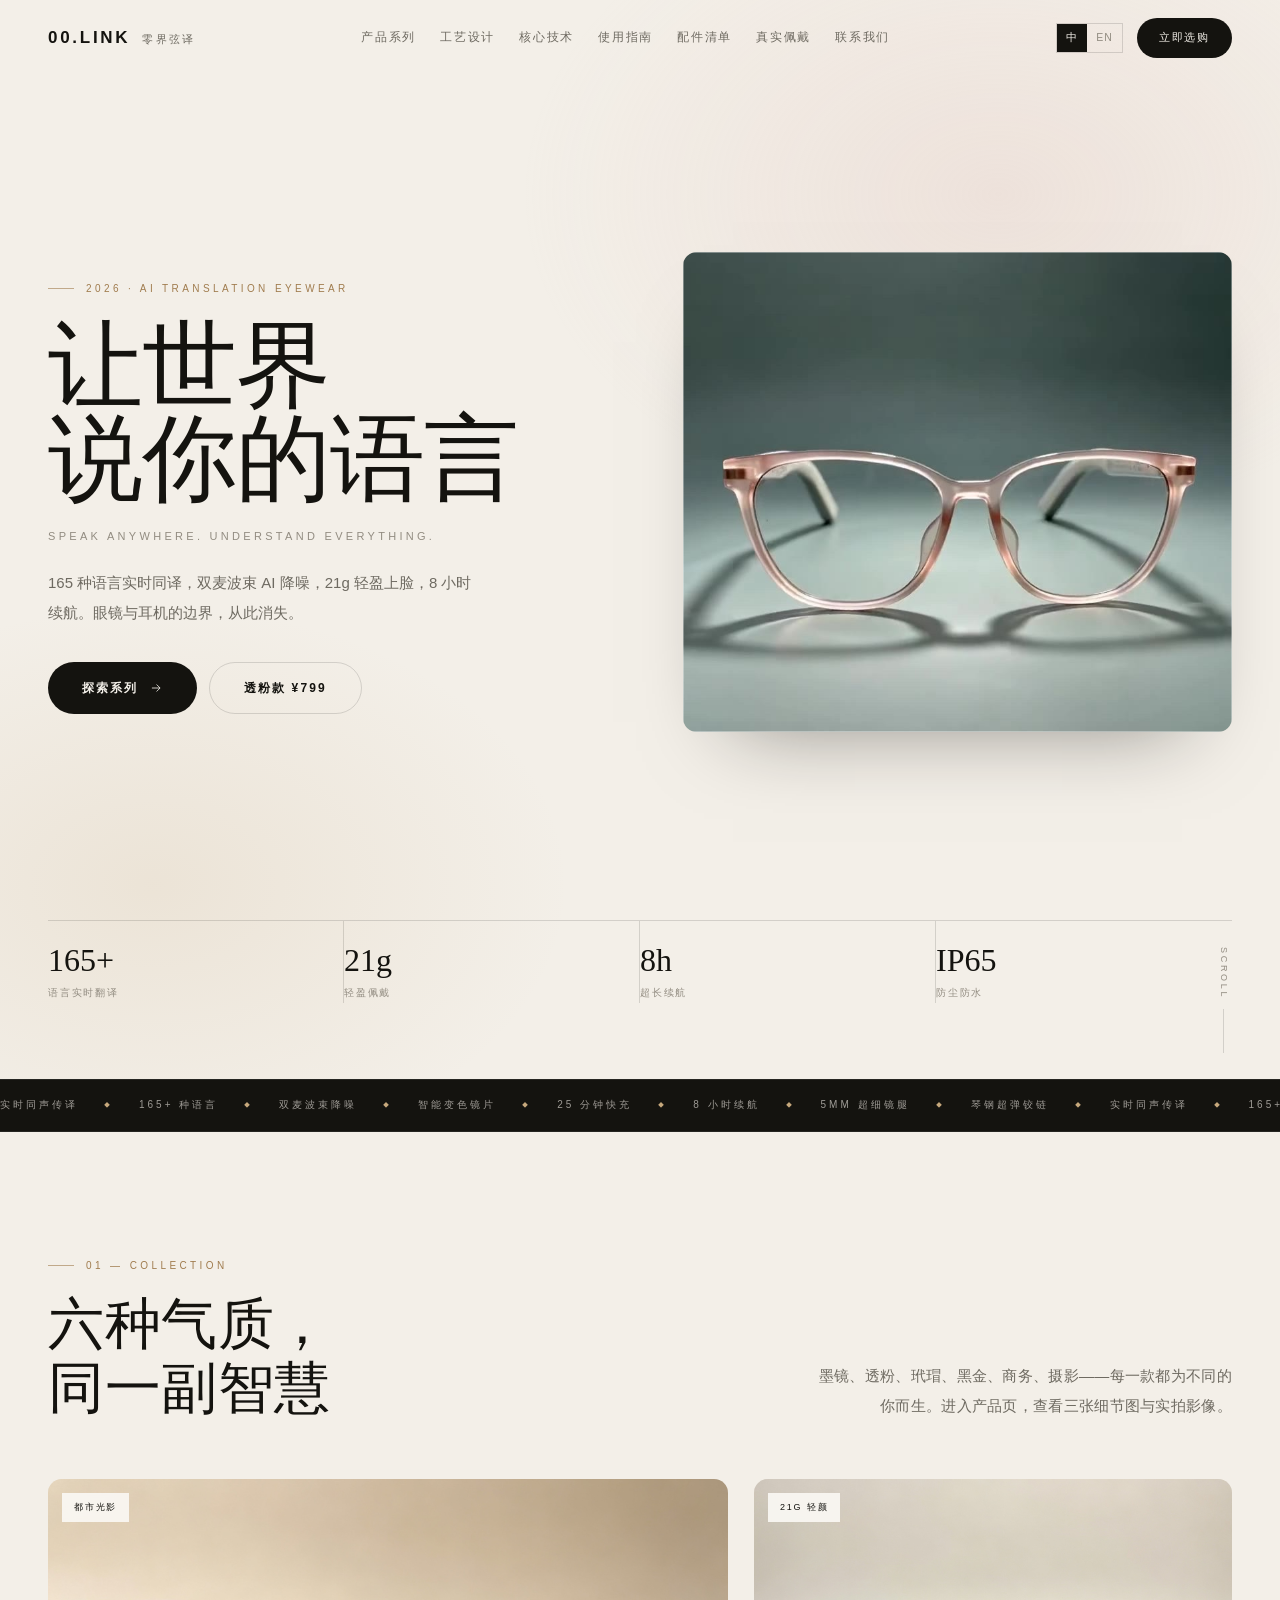
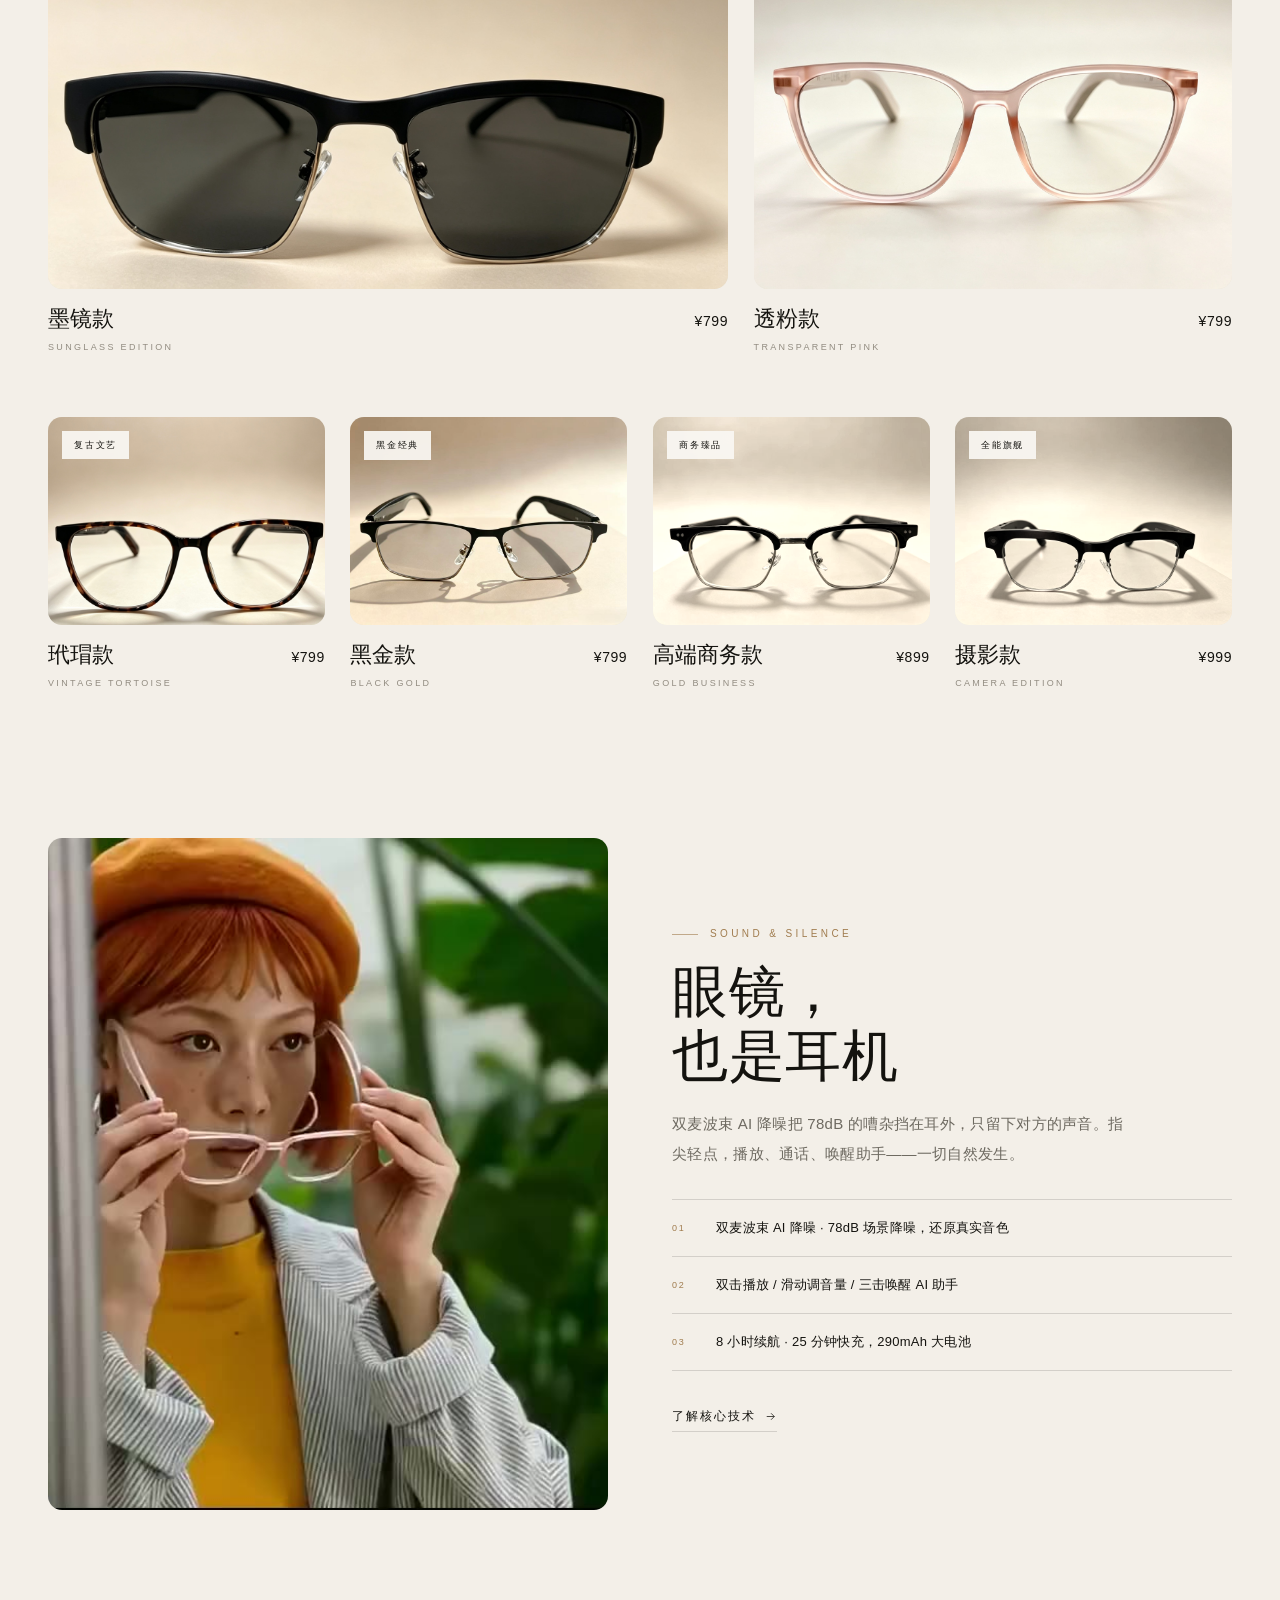
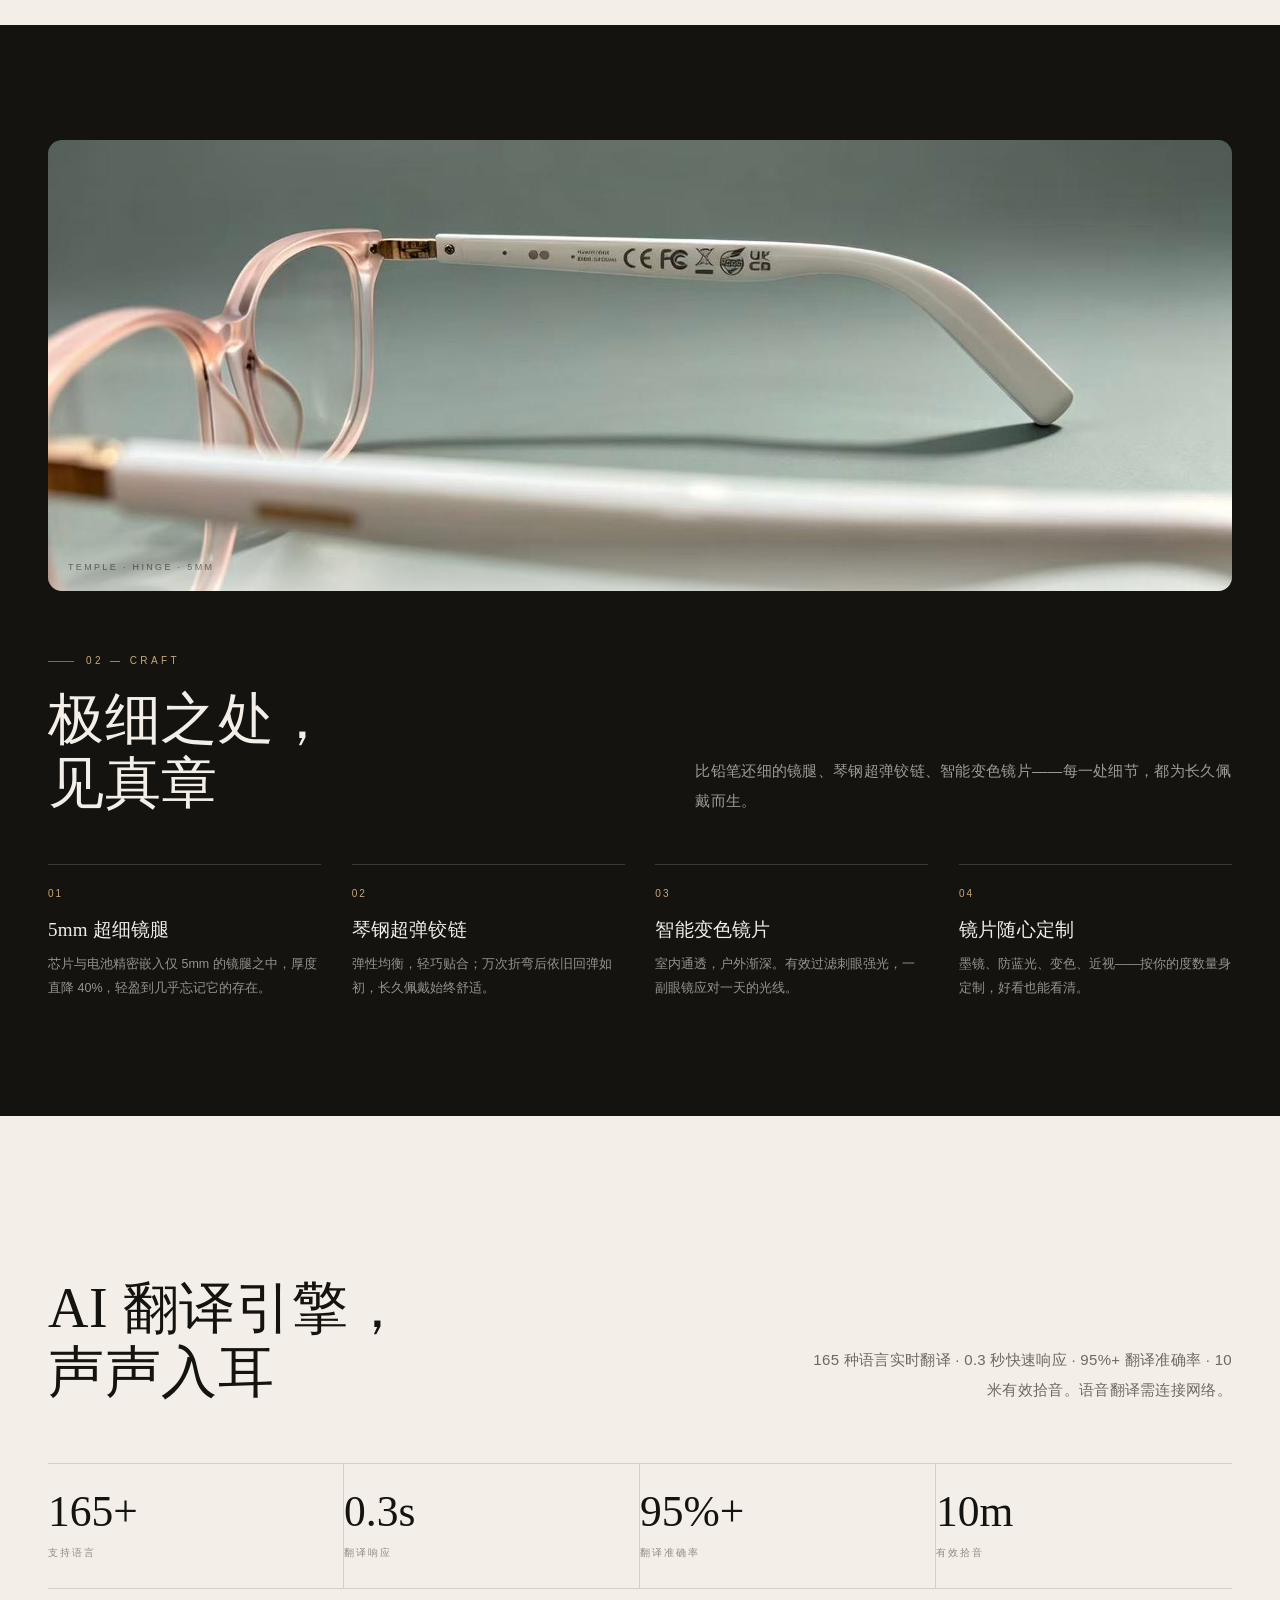
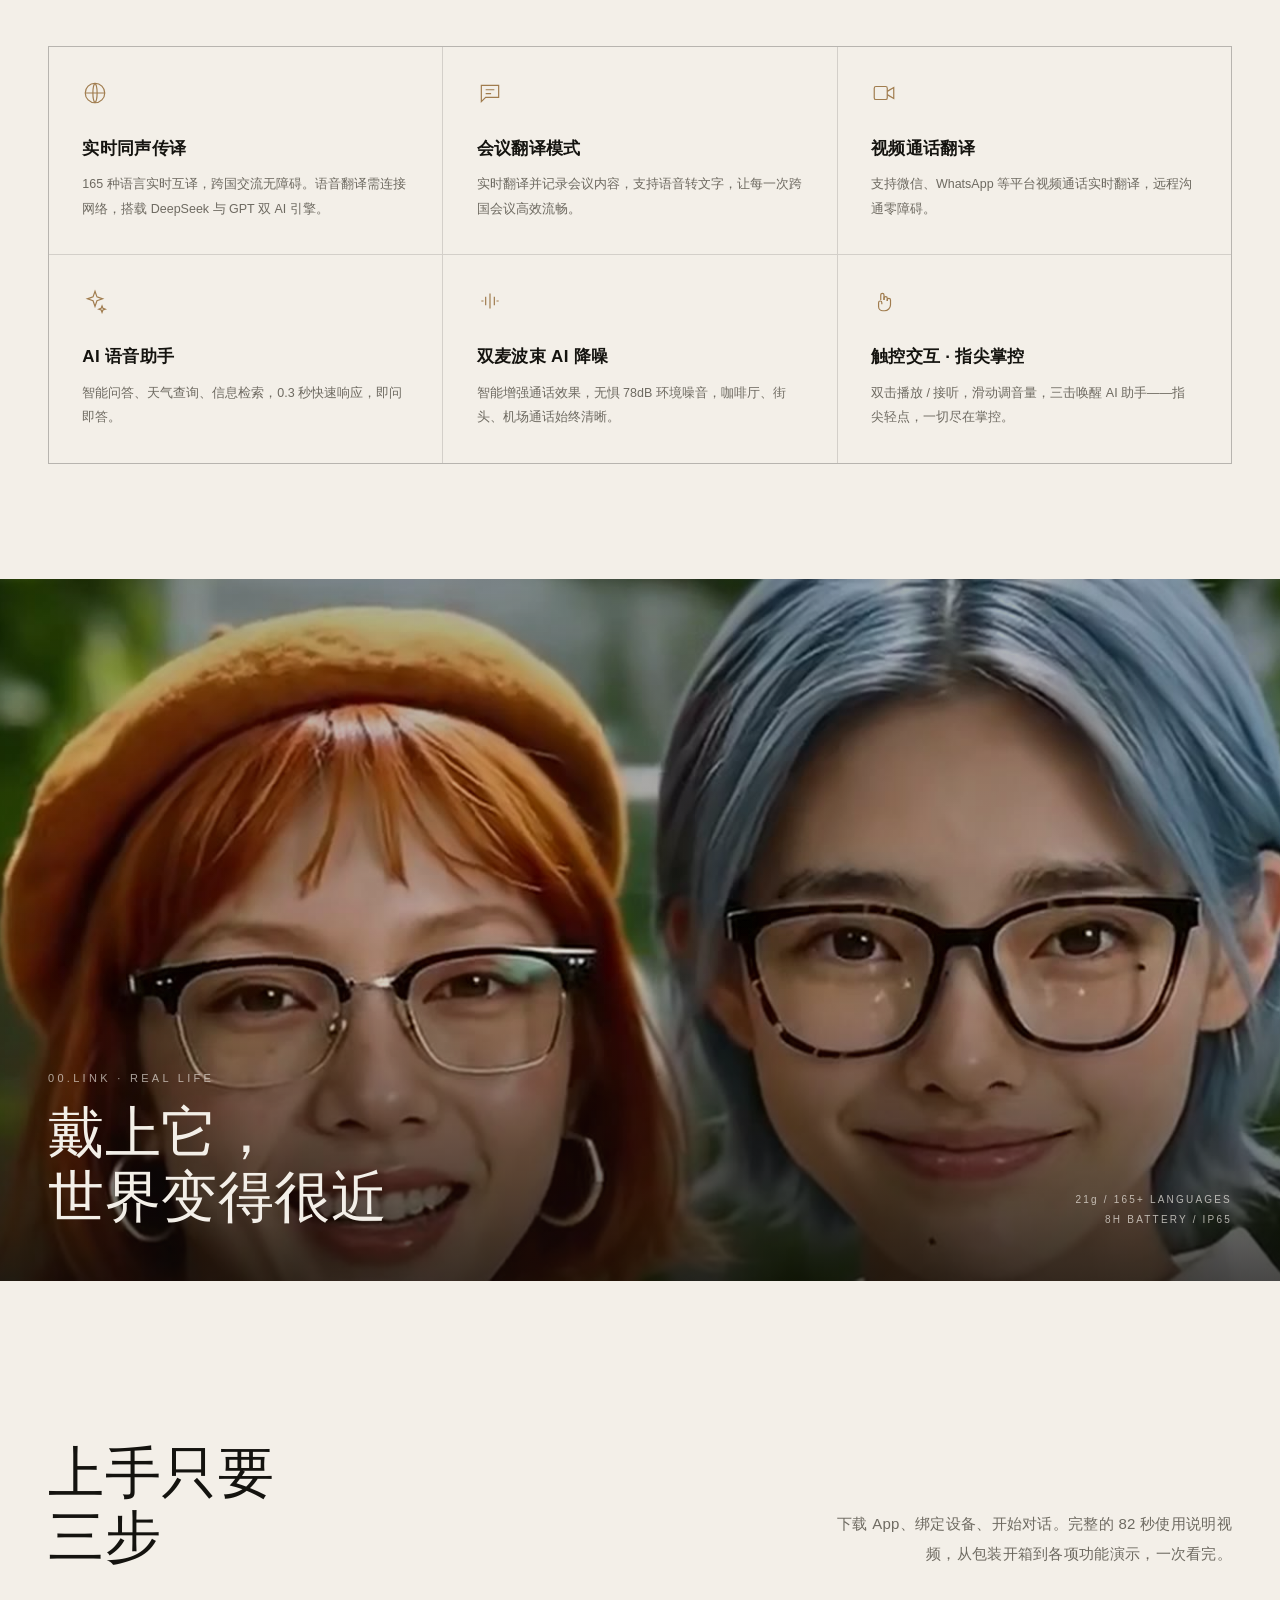
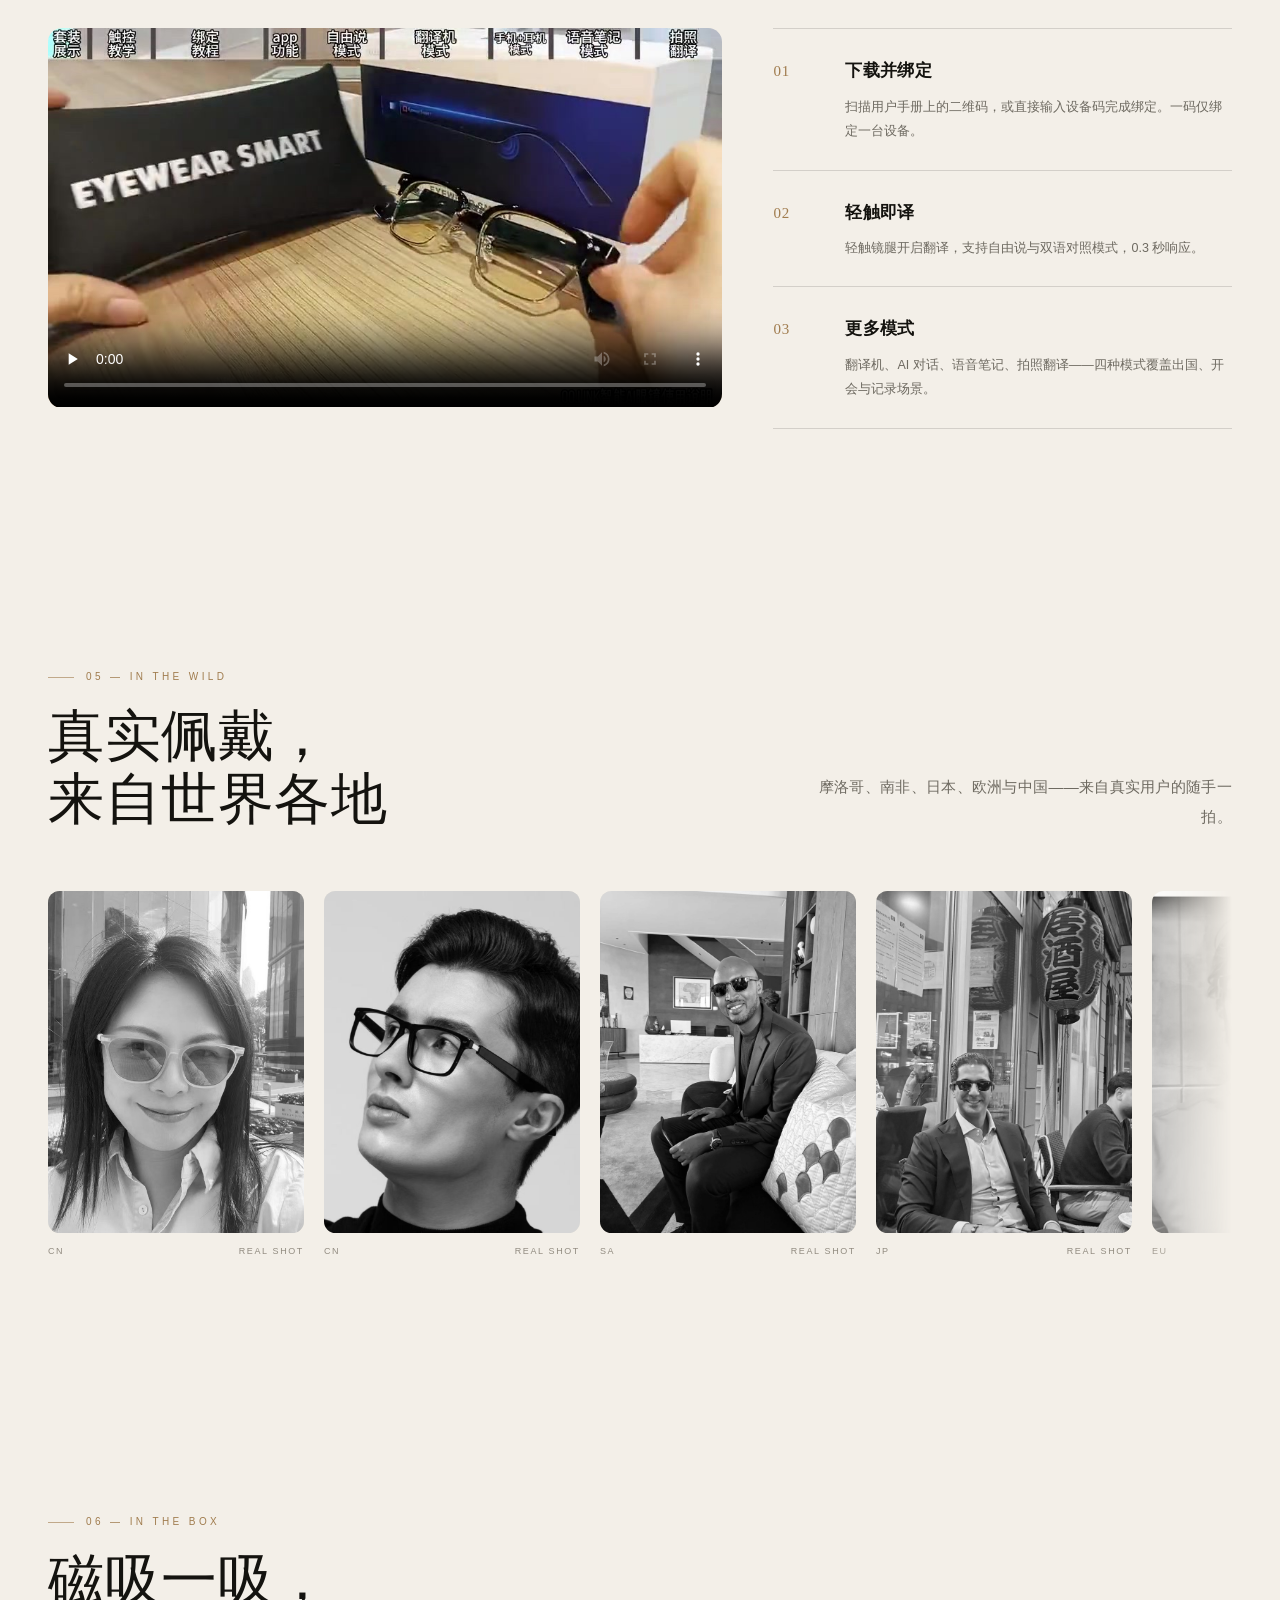
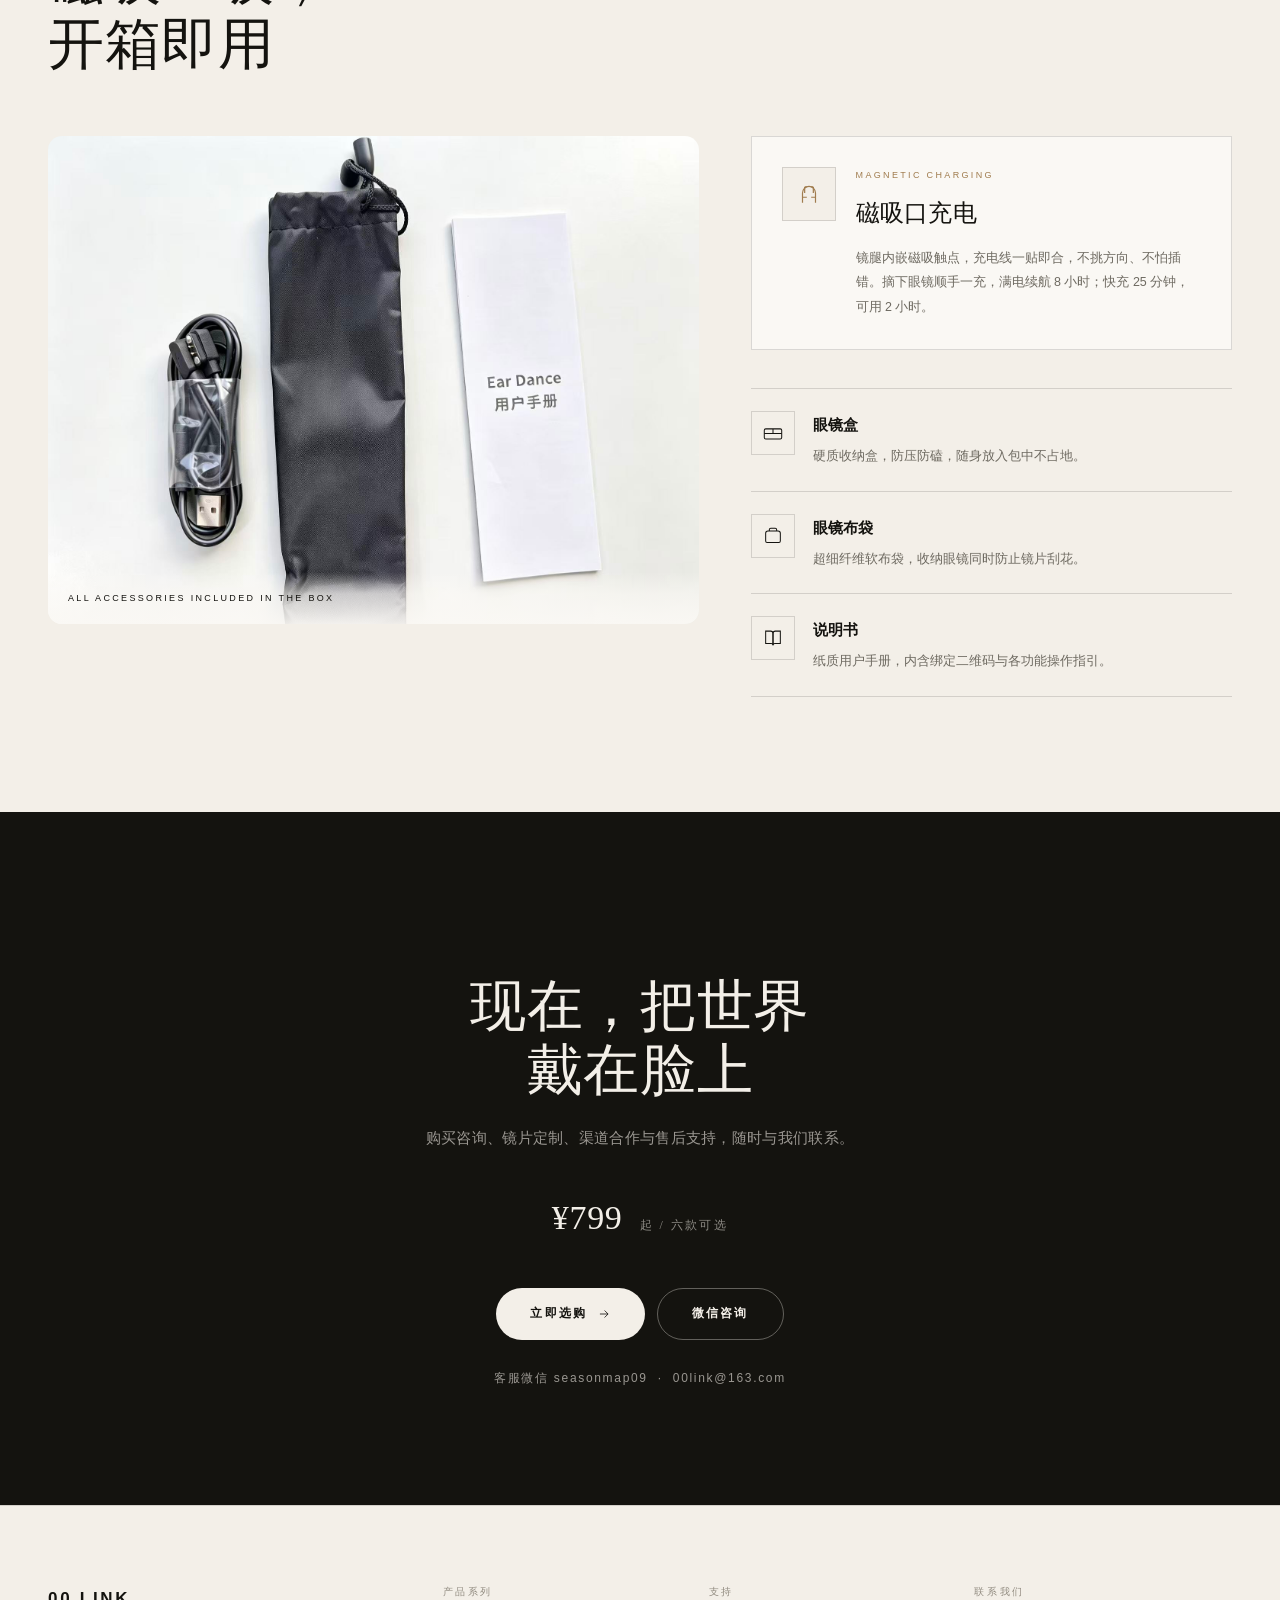
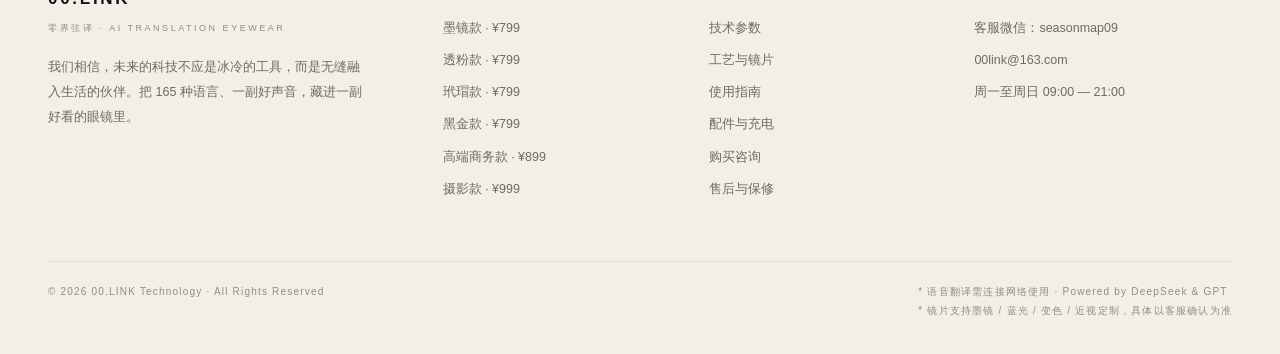
==== commit 63d6e93f: "Update site 2026-11-06: add blackgold product, refresh brand assets - New product page: product-blac" ====
--- a/index.html
+++ b/index.html
@@ -93,9 +93,9 @@
       <div class="sec-head">
         <div>
           <span class="eyebrow reveal">01 — Collection</span>
-          <h2 class="h2 reveal">五种气质，<br>同一副智慧</h2>
-        </div>
-        <p class="lead reveal">墨镜、透粉、玳瑁、商务、摄影——每一款都为不同的你而生。进入产品页，查看三张细节图与实拍影像。</p>
+          <h2 class="h2 reveal">六种气质，<br>同一副智慧</h2>
+        </div>
+        <p class="lead reveal">墨镜、透粉、玳瑁、黑金、商务、摄影——每一款都为不同的你而生。进入产品页，查看三张细节图与实拍影像。</p>
       </div>
       <div class="collection">
     <a class="card wide reveal" href="product-sunglass.html" data-video>
@@ -128,7 +128,7 @@
         <div class="card-price">¥799</div>
       </div>
     </a>
-    <a class="card reveal" href="product-tortoise.html" data-video>
+    <a class="card quarter reveal" href="product-tortoise.html" data-video>
       <div class="card-media">
         <video muted loop playsinline preload="none" poster="assets/img/poster-tortoise.jpg" src="assets/video/tortoise.mp4"></video>
         <img src="assets/img/tortoise-1.jpg" alt="玳瑁款 · 00.LINK AI 翻译眼镜" loading="lazy">
@@ -143,7 +143,22 @@
         <div class="card-price">¥799</div>
       </div>
     </a>
-    <a class="card reveal tone" href="product-business.html" data-video>
+    <a class="card quarter reveal" href="product-blackgold.html" data-video>
+      <div class="card-media">
+        <video muted loop playsinline preload="none" poster="assets/img/poster-blackgold.jpg" src="assets/video/blackgold.mp4"></video>
+        <img src="assets/img/blackgold-1.jpg" alt="黑金款 · 00.LINK AI 翻译眼镜" loading="lazy">
+        <span class="card-badge">黑金经典</span>
+      </div>
+      <div class="card-meta">
+        <div>
+          <div class="card-name">黑金款</div>
+          <span class="card-en">BLACK GOLD</span>
+          <span class="card-arrow">查看详情 <svg viewBox="0 0 24 24" fill="none" stroke="currentColor" stroke-width="1.4"><path d="M5 12h14M13 6l6 6-6 6"/></svg></span>
+        </div>
+        <div class="card-price">¥799</div>
+      </div>
+    </a>
+    <a class="card quarter reveal tone" href="product-business.html" data-video>
       <div class="card-media">
         <video muted loop playsinline preload="none" poster="assets/img/business-1.jpg" src="assets/video/business.mp4"></video>
         <img src="assets/img/business-1.jpg" alt="高端商务款 · 00.LINK AI 翻译眼镜" loading="lazy">
@@ -158,7 +173,7 @@
         <div class="card-price">¥899</div>
       </div>
     </a>
-    <a class="card reveal tone" href="product-camera.html" data-video>
+    <a class="card quarter reveal tone" href="product-camera.html" data-video>
       <div class="card-media">
         <video muted loop playsinline preload="none" poster="assets/img/camera-1.jpg" src="assets/video/camera.mp4"></video>
         <img src="assets/img/camera-1.jpg" alt="摄影款 · 00.LINK AI 翻译眼镜" loading="lazy">
@@ -202,7 +217,7 @@
   <section class="section dark" id="craft">
     <div class="wrap">
       <figure class="craft-media reveal">
-        <img src="assets/img/craft-wide-a.jpg" alt="5mm 超细镜腿 · 琴钢铰链细节" loading="lazy">
+        <img src="assets/img/craft-wide-a.jpg" alt="透粉款 5mm 超细镜腿与铰链细节" loading="lazy">
         <figcaption>Temple · Hinge · 5mm</figcaption>
       </figure>
       <div class="craft-head">
@@ -358,7 +373,7 @@
       <span class="eyebrow reveal" style="justify-content:center">07 — Contact</span>
       <h2 class="h2 reveal">现在，把世界<br>戴在脸上</h2>
       <p class="lead reveal">购买咨询、镜片定制、渠道合作与售后支持，随时与我们联系。</p>
-      <div class="cta-price reveal">¥799 <small>起 / 五款可选</small></div>
+      <div class="cta-price reveal">¥799 <small>起 / 六款可选</small></div>
       <div class="cta-actions reveal">
         <a class="btn btn-light" href="#series">立即选购 <svg viewBox="0 0 24 24" fill="none" stroke="currentColor" stroke-width="1.4"><path d="M5 12h14M13 6l6 6-6 6"/></svg></a>
         <button class="btn btn-ghost-light" onclick="openBuy('透粉款', 799, 'assets/img/pink-1.jpg')">微信咨询</button>
@@ -377,7 +392,7 @@
       </div>
       <div class="foot-col">
         <h4>产品系列</h4>
-        <a href="product-sunglass.html">墨镜款 · ¥799</a><a href="product-pink.html">透粉款 · ¥799</a><a href="product-tortoise.html">玳瑁款 · ¥799</a><a href="product-business.html">高端商务款 · ¥899</a><a href="product-camera.html">摄影款 · ¥999</a>
+        <a href="product-sunglass.html">墨镜款 · ¥799</a><a href="product-pink.html">透粉款 · ¥799</a><a href="product-tortoise.html">玳瑁款 · ¥799</a><a href="product-blackgold.html">黑金款 · ¥799</a><a href="product-business.html">高端商务款 · ¥899</a><a href="product-camera.html">摄影款 · ¥999</a>
       </div>
       <div class="foot-col">
         <h4>支持</h4>
--- a/css/style.css
+++ b/css/style.css
@@ -233,6 +233,7 @@
 }
 .card.wide{grid-column:span 7;}
 .card.half{grid-column:span 5;}
+.card.quarter{grid-column:span 3;}
 .card-media{
   position:relative;overflow:hidden;background:var(--paper-3);aspect-ratio:4/3;
 }
@@ -608,7 +609,7 @@
   .nav-buy{display:none;}
   .menu-btn{display:flex;}
   .collection{grid-template-columns:repeat(2,1fr);}
-  .card,.card.wide,.card.half{grid-column:span 1;}
+  .card,.card.wide,.card.half,.card.quarter{grid-column:span 1;}
   .card.wide .card-media,.card.half .card-media{aspect-ratio:4/3;height:auto;}
   .stats{grid-template-columns:repeat(2,1fr);}
   .stats .stat{border-right:none;border-bottom:1px solid var(--line);padding:18px 0;}
